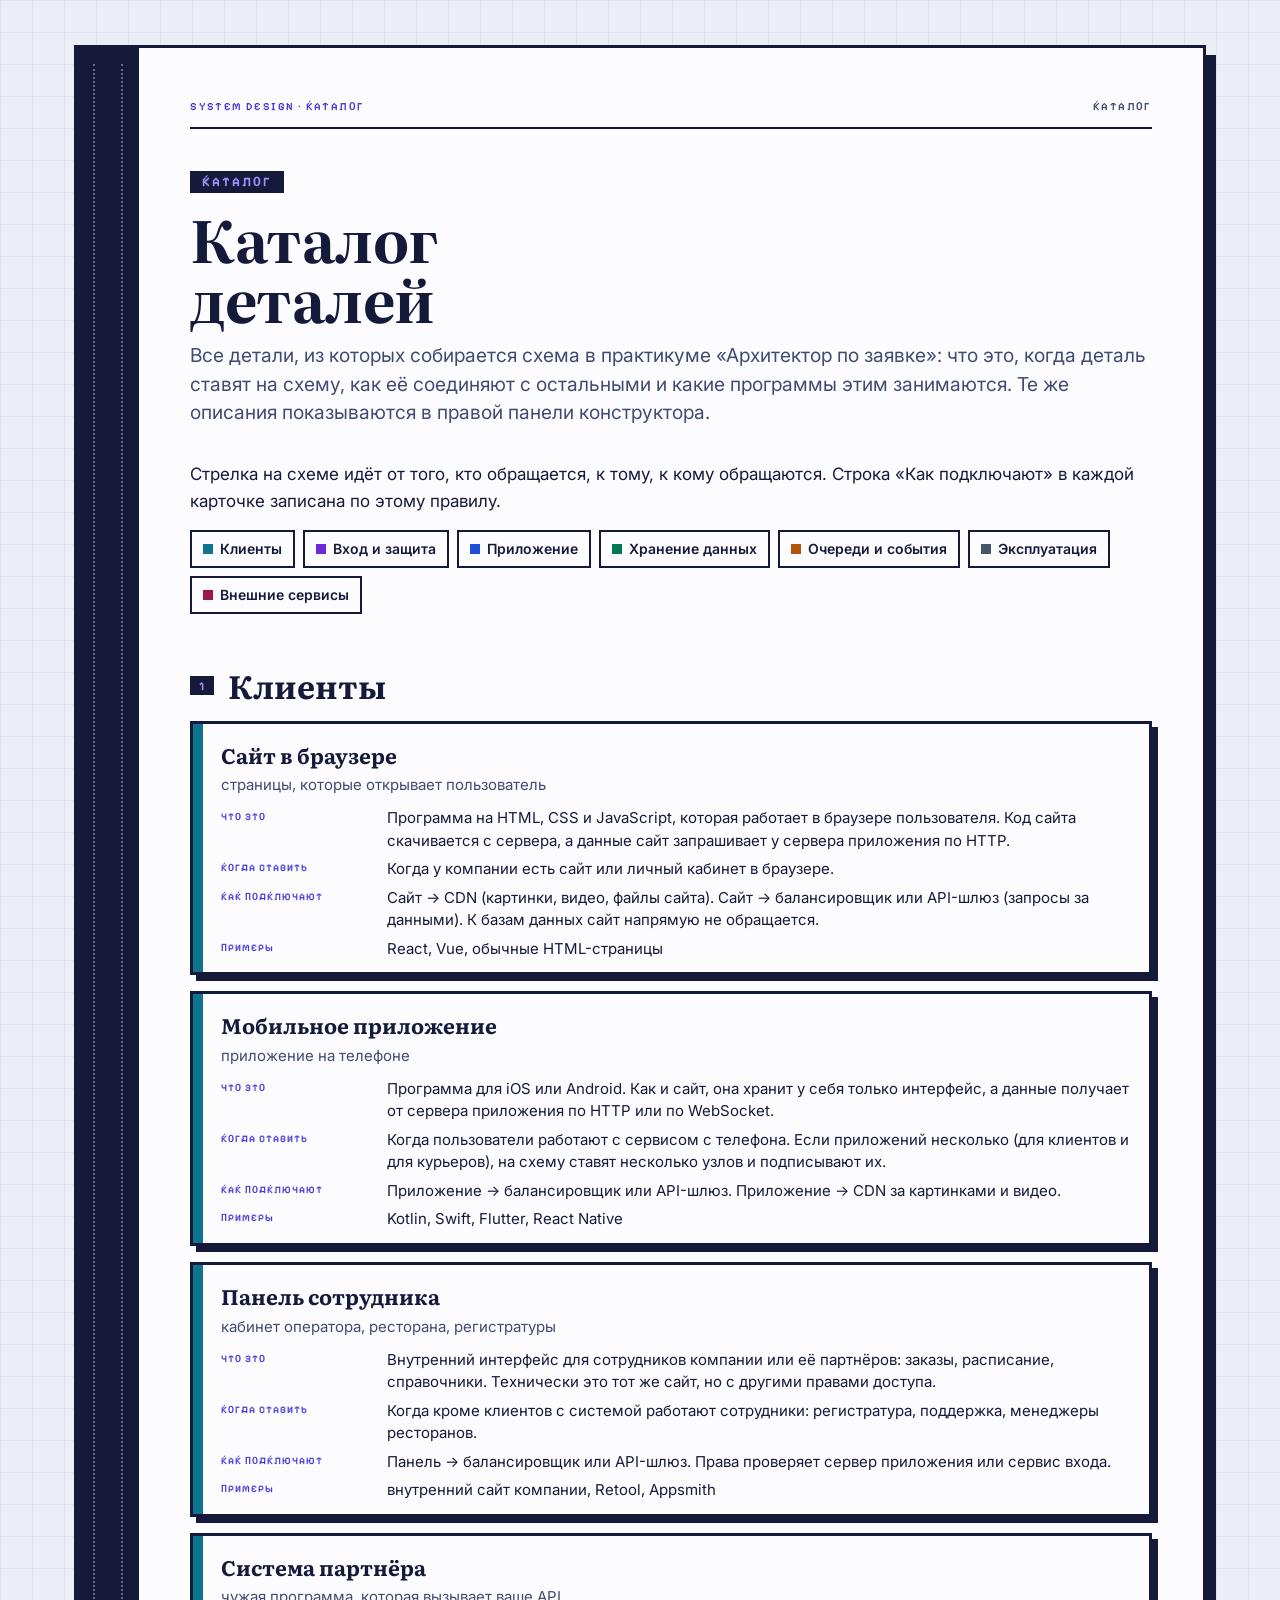
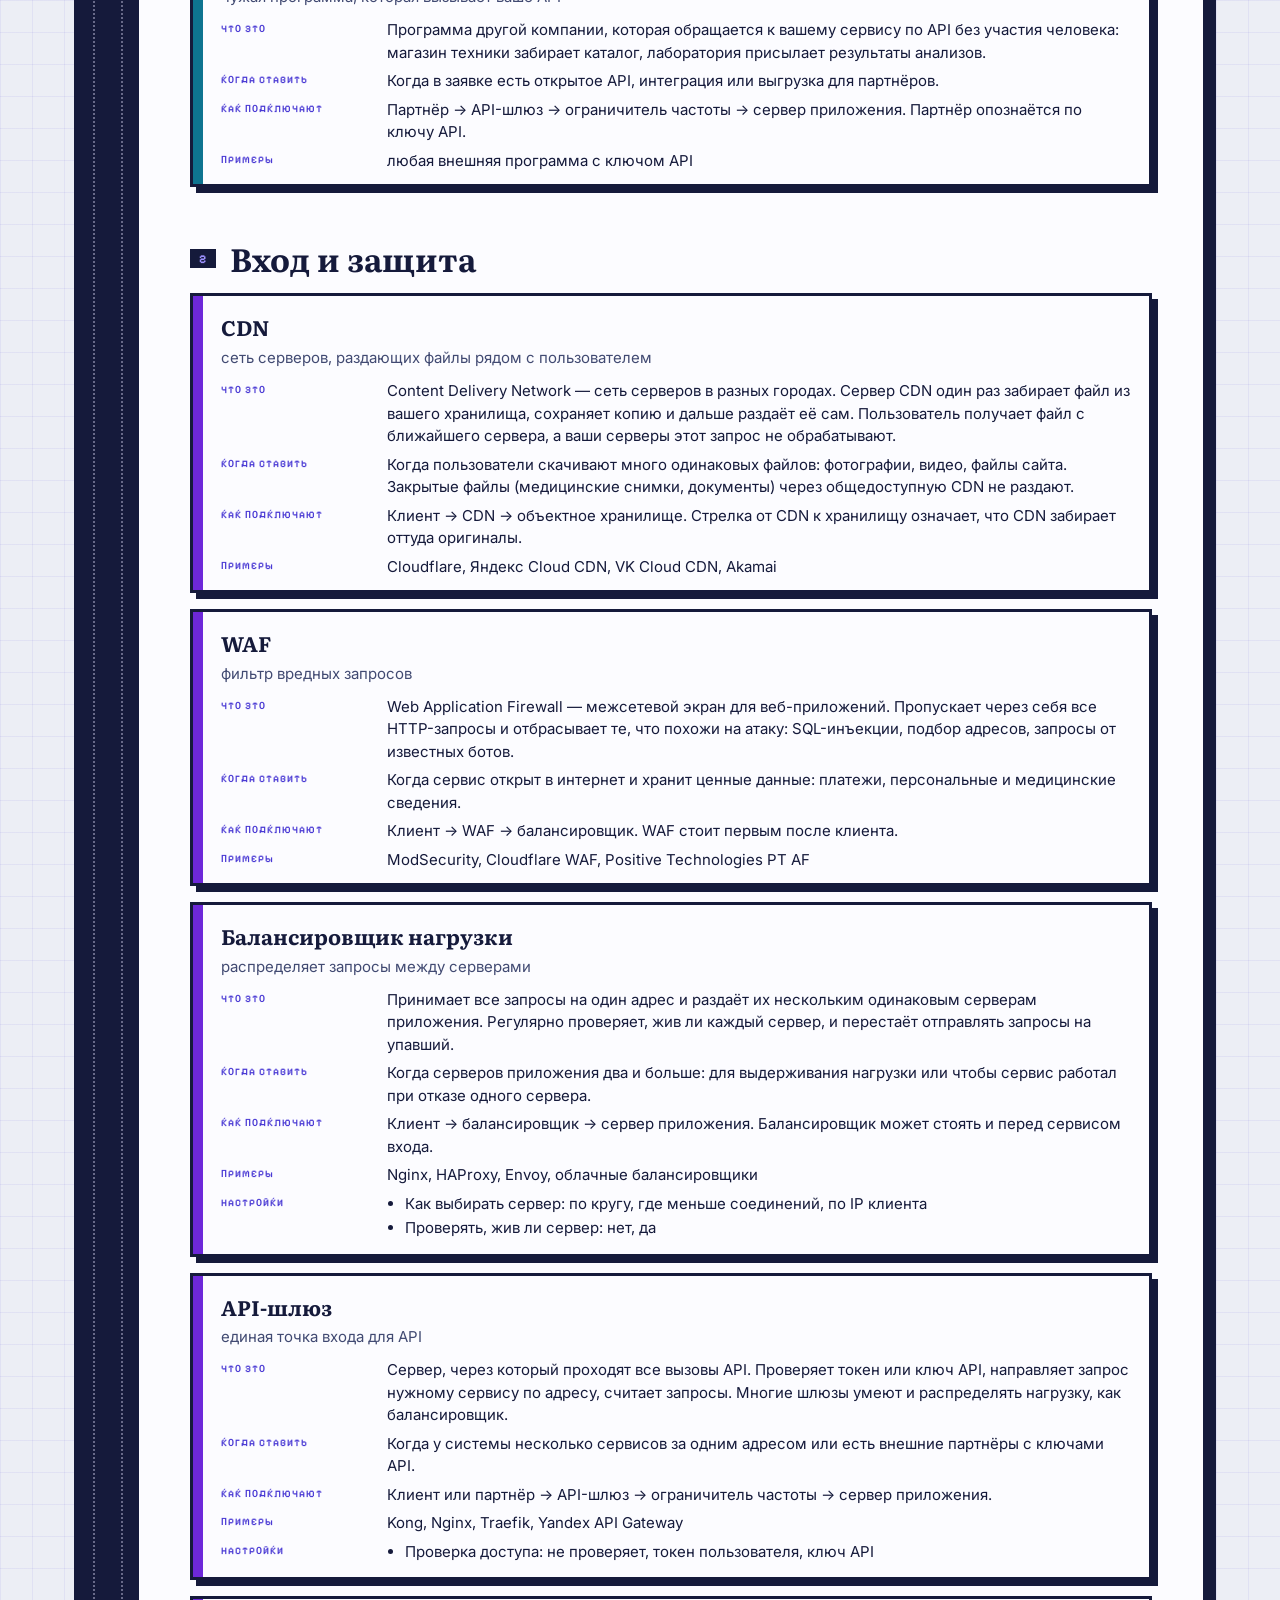
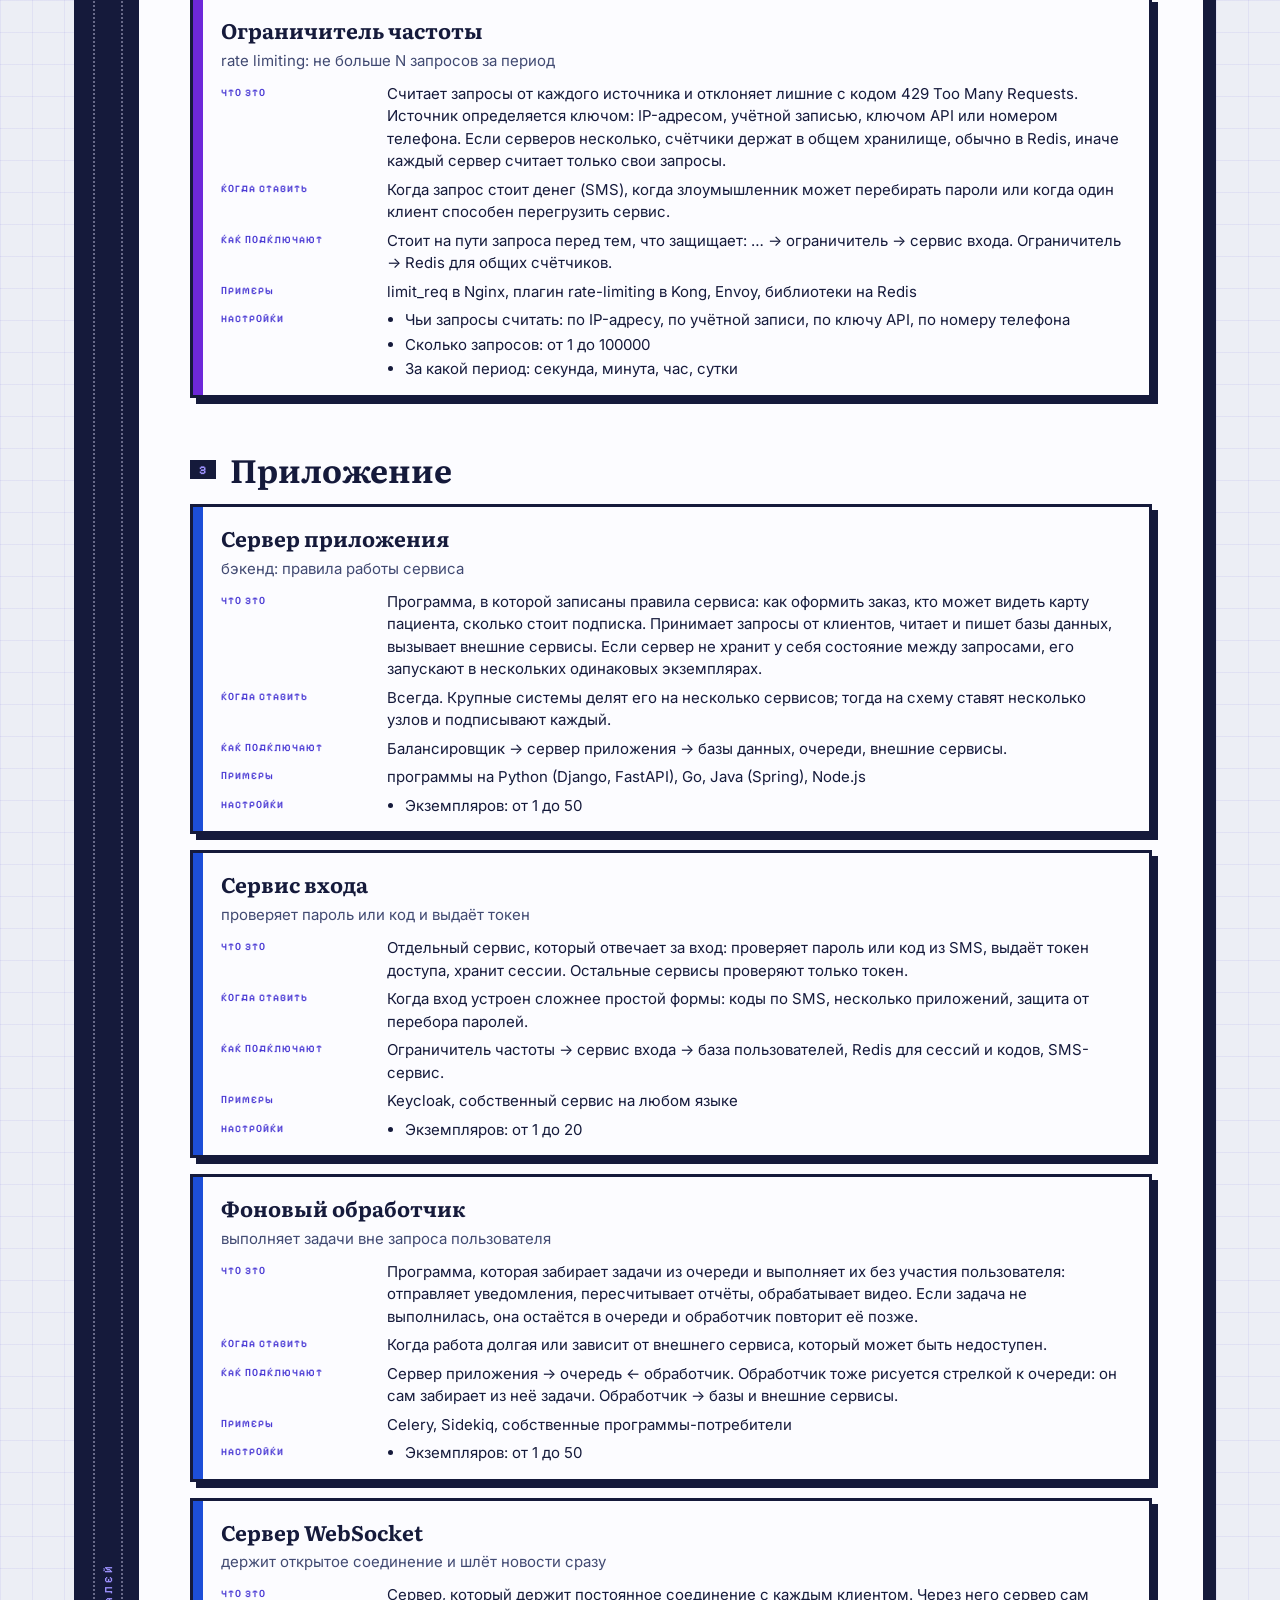
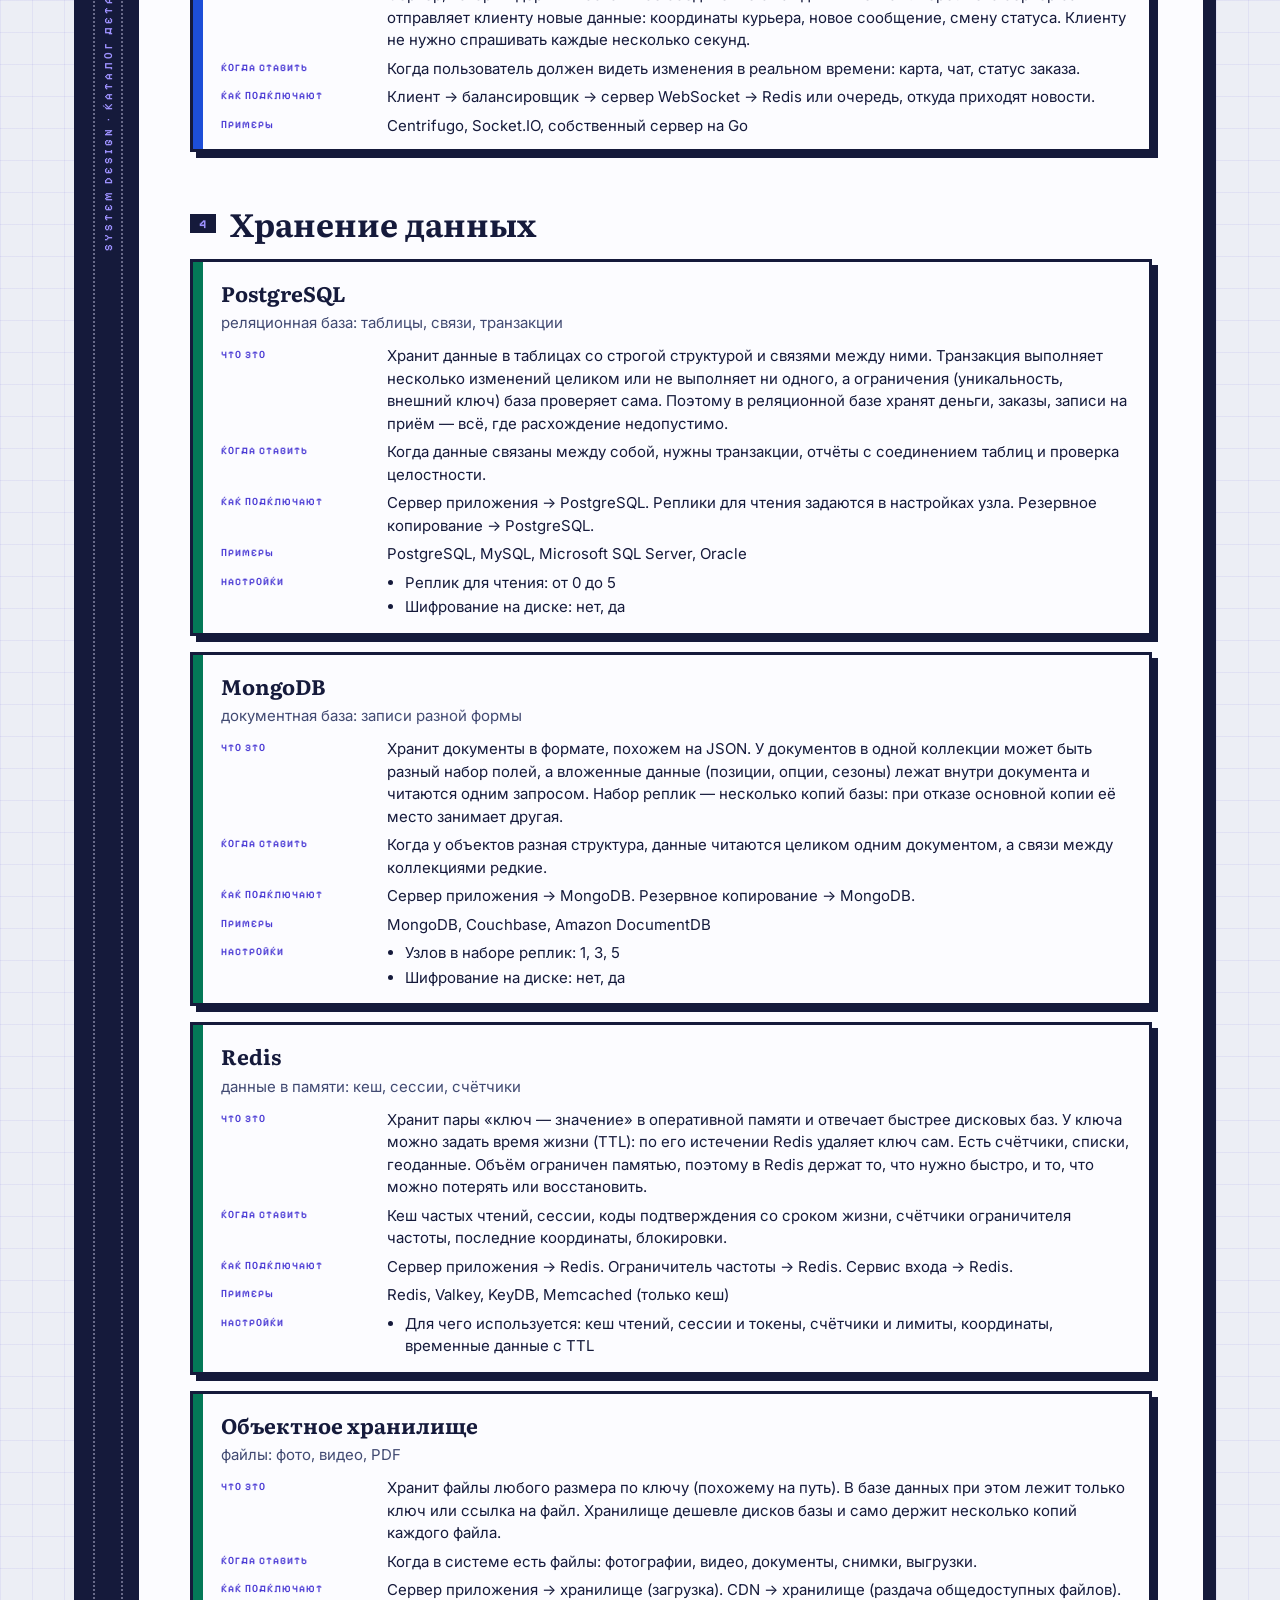
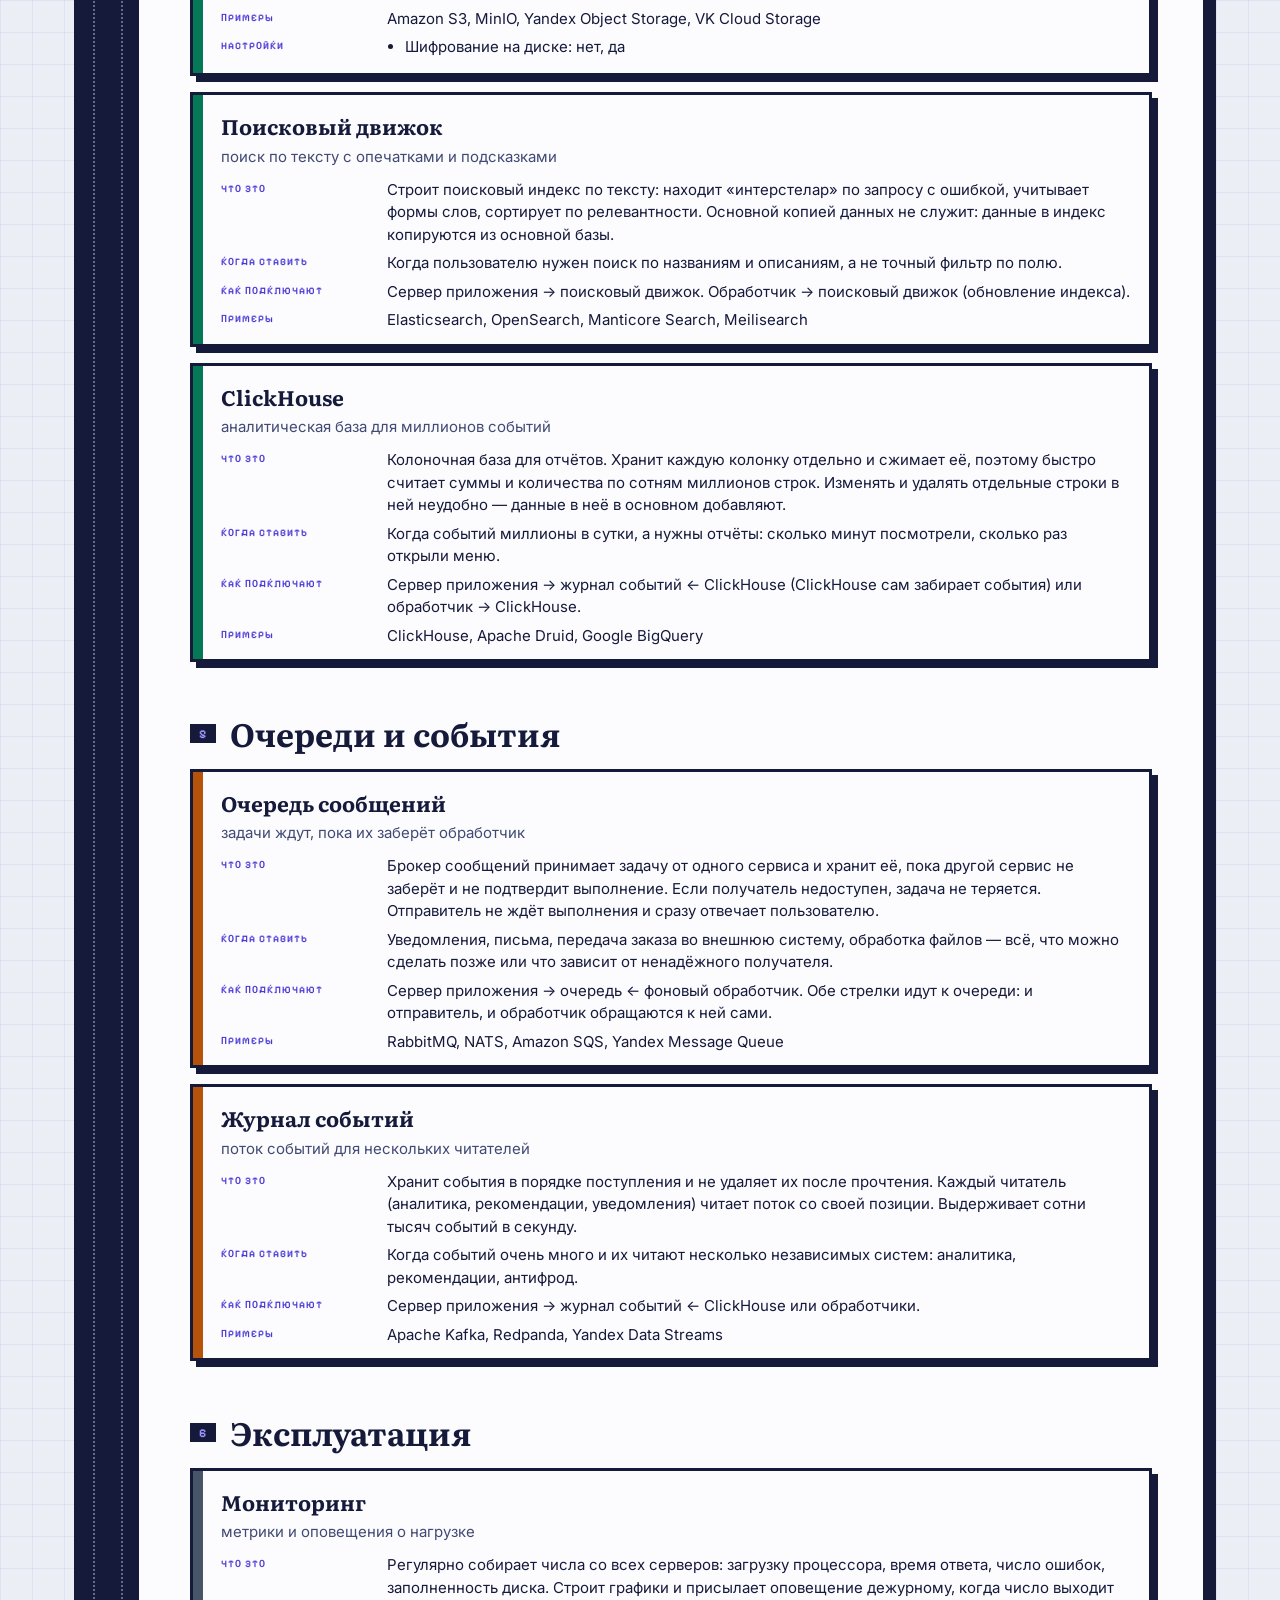
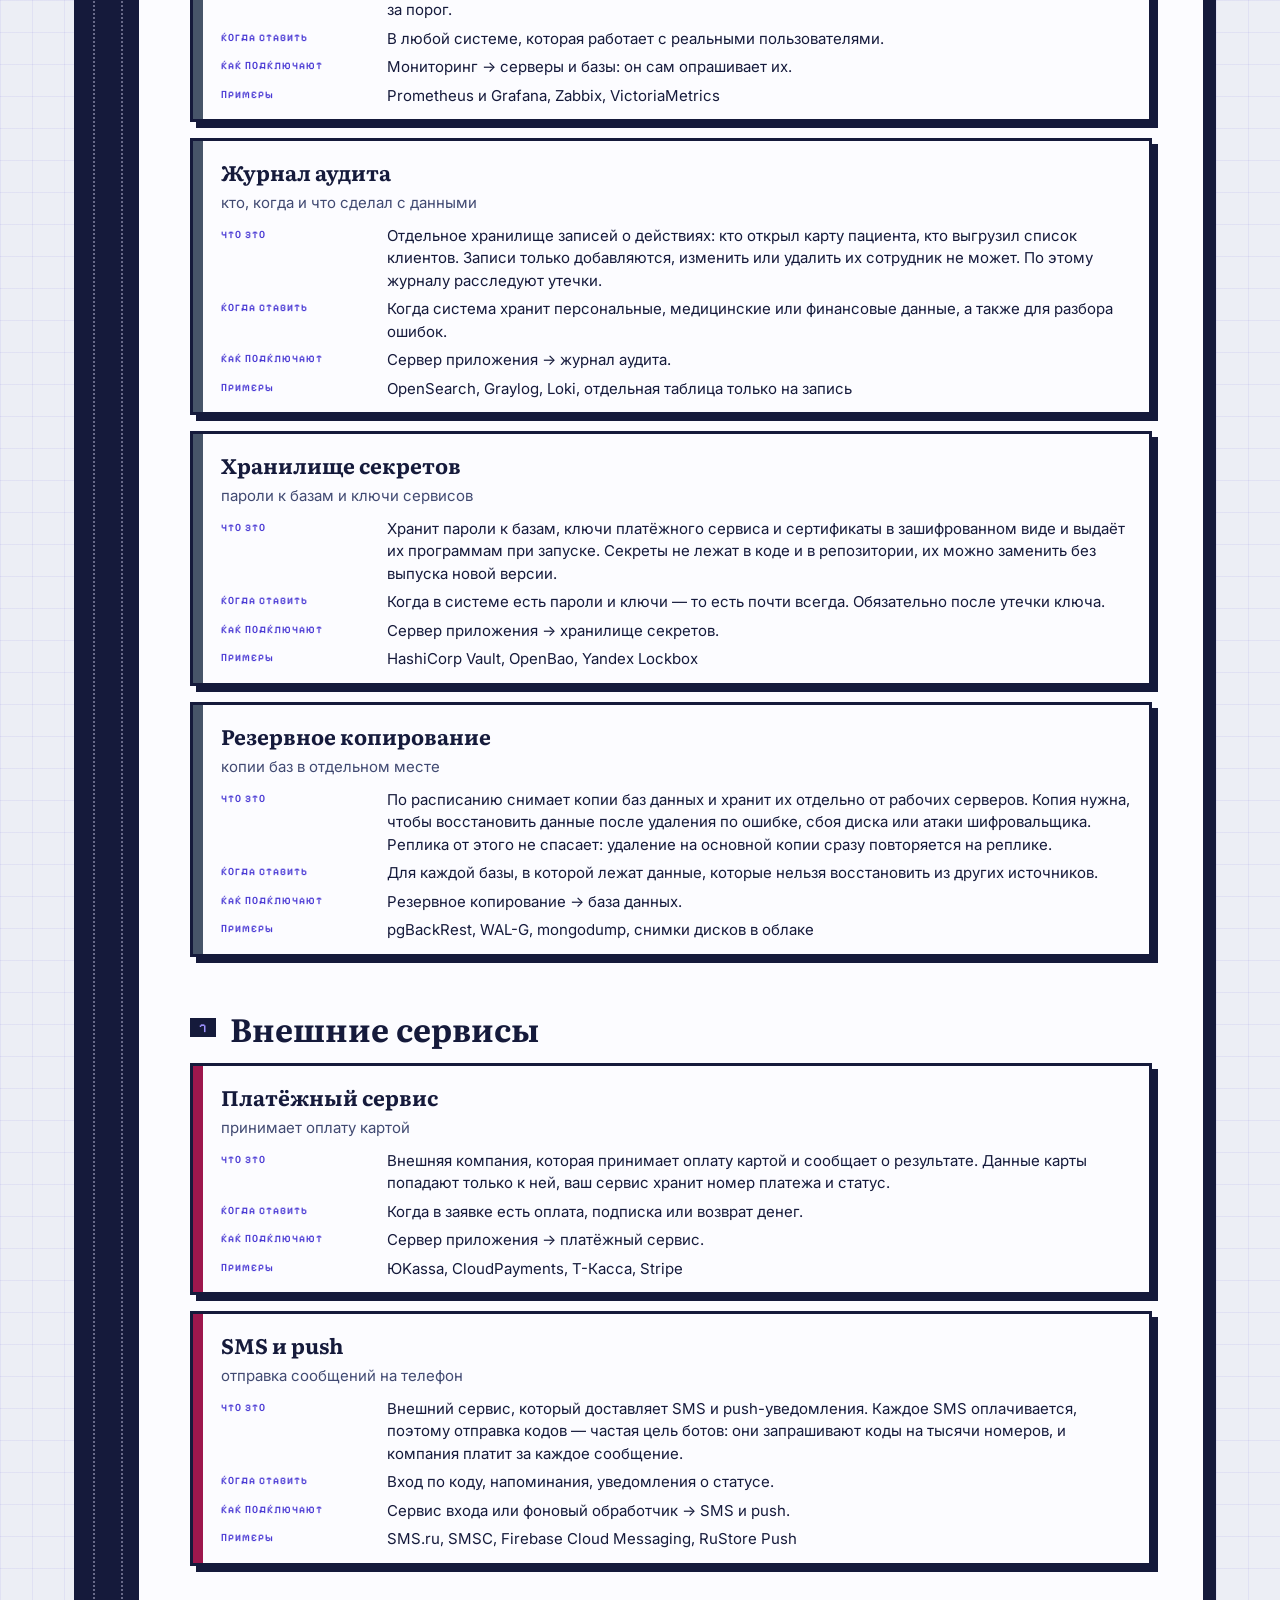
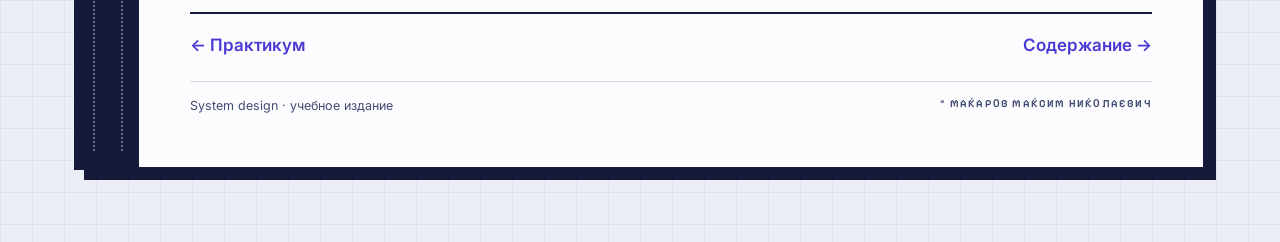
==== katalog/index.html @ 303ba5f6 "System design: обложка, каталог деталей, практикум «Архитектор по заявке» с конструктором схем и тре" ====
<!doctype html>
<html lang="ru">
<head>
  <meta charset="utf-8">
  <meta name="viewport" content="width=device-width, initial-scale=1">
  <meta name="theme-color" content="#ECEEF5">
  <title>Каталог деталей · System design</title>
  <link rel="preconnect" href="https://fonts.googleapis.com">
  <link rel="preconnect" href="https://fonts.gstatic.com" crossorigin>
  <link href="https://fonts.googleapis.com/css2?family=Inter:wght@400;500;600;700;800&family=Literata:ital,opsz,wght@0,7..72,600;0,7..72,700;1,7..72,400&family=Pixelify+Sans:wght@500;600;700&family=Roboto+Mono:wght@400;500;700&display=swap" rel="stylesheet">
  <link rel="stylesheet" href="../styles.css">
  <style>
    .groups-nav { display: flex; flex-wrap: wrap; gap: 8px; margin: 0 0 30px; padding: 0; list-style: none; }
    .groups-nav li { margin: 0; }
    .groups-nav a { display: inline-flex; align-items: center; gap: 7px; padding: 6px 11px; border: 2px solid var(--ink); background: var(--page); color: var(--ink); text-decoration: none; font-size: 14px; font-weight: 600; }
    .groups-nav a:hover { box-shadow: 3px 3px 0 var(--leaf); }
    .groups-nav i { width: 10px; height: 10px; }
    .parts { display: grid; gap: 16px; margin: 16px 0 10px; }
    .part-card { display: grid; grid-template-columns: 10px minmax(0, 1fr); border: 3px solid var(--ink); background: var(--page); box-shadow: 6px 6px 0 var(--ink); }
    .part-card__body { padding: 14px 18px 12px; }
    .part-card h3 { margin: 0 0 2px; font-size: 21px; }
    .part-card__short { margin: 0 0 10px; color: var(--ink-soft); font-size: 15px; }
    .part-card dl { display: grid; grid-template-columns: 150px minmax(0, 1fr); gap: 6px 16px; margin: 0; font-size: 15px; line-height: 1.5; }
    .part-card dt { font: 600 10px/2 var(--pixel); letter-spacing: 1px; text-transform: uppercase; color: var(--leaf); }
    .part-card dd { margin: 0; }
    .part-card ul { margin: 0; padding-left: 18px; }
    .part-card li { margin-bottom: 2px; }
    @media (max-width: 640px) { .part-card dl { grid-template-columns: 1fr; gap: 0; } .part-card dd { margin-bottom: 8px; } }
  </style>
</head>
<body>
  <div class="book">
    <div class="book__body">
      <div class="spine"><span>System design · каталог деталей</span></div>

      <main class="leaf">
        <div class="running">
          <p class="eyebrow"><a href="../index.html" style="text-decoration:none;color:inherit">System design</a> · каталог</p>
          <p class="running__folio">КАТАЛОГ</p>
        </div>

        <header class="chapter-head">
          <span class="chapter-num">КАТАЛОГ</span>
          <h1>Каталог<br>деталей</h1>
          <p class="lead">Все детали, из которых собирается схема в практикуме «Архитектор по заявке»: что это, когда деталь ставят на схему, как её соединяют с остальными и какие программы этим занимаются. Те же описания показываются в правой панели конструктора.</p>
        </header>

        <p>Стрелка на схеме идёт от того, кто обращается, к тому, к кому обращаются. Строка «Как подключают» в каждой карточке записана по этому правилу.</p>

        <ul class="groups-nav" id="groups-nav"></ul>
        <div id="catalog"></div>
        <noscript><p>Каталог строится скриптом из файла <code>data/components.js</code>. Включите JavaScript в браузере.</p></noscript>

        <div class="pager">
          <a href="../praktikum/index.html">← Практикум</a>
          <a href="../index.html">Содержание →</a>
        </div>
        <div class="colophon">
          <span>System design · учебное издание</span>
          <span class="author-line">© Макаров Максим Николаевич</span>
        </div>
      </main>
    </div>
  </div>
  <script src="../data/components.js"></script>
  <script>
    (() => {
      const { GROUPS, COMPONENTS } = window.SD;
      const esc = s => String(s).replace(/[&<>"]/g, ch => ({ '&': '&amp;', '<': '&lt;', '>': '&gt;', '"': '&quot;' }[ch]));
      document.getElementById('groups-nav').innerHTML = GROUPS.map(g =>
        `<li><a href="#g-${g.id}"><i style="background:${g.color}"></i>${esc(g.name)}</a></li>`).join('');
      const settingsText = c => (c.settings || []).map(s => {
        const opts = s.options ? ': ' + s.options.map(o => o[1]).join(', ') : s.type === 'number' ? `: от ${s.min} до ${s.max}` : '';
        return `<li>${esc(s.label)}${esc(opts)}</li>`;
      }).join('');
      document.getElementById('catalog').innerHTML = GROUPS.map((g, i) =>
        `<h2 id="g-${g.id}"><span class="sec">${i + 1}</span>${esc(g.name)}</h2><div class="parts">`
        + COMPONENTS.filter(c => c.group === g.id).map(c =>
          `<article class="part-card" id="${c.id}"><i style="background:${g.color}"></i><div class="part-card__body">`
          + `<h3>${esc(c.name)}</h3><p class="part-card__short">${esc(c.short)}</p><dl>`
          + `<dt>Что это</dt><dd>${esc(c.what)}</dd>`
          + `<dt>Когда ставить</dt><dd>${esc(c.when)}</dd>`
          + `<dt>Как подключают</dt><dd>${esc(c.links)}</dd>`
          + `<dt>Примеры</dt><dd>${esc(c.examples)}</dd>`
          + (c.settings ? `<dt>Настройки</dt><dd><ul>${settingsText(c)}</ul></dd>` : '')
          + '</dl></div></article>').join('') + '</div>').join('');
    })();
  </script>
</body>
</html>
---- styles.css ----
/* System design — типографика, книжная вёрстка и наглядные блоки.
   Каркас общий со справочником по MongoDB, палитра своя: чертёжная синька.
   Автор: Макаров Максим Николаевич

   Файл разделён на части:
     1. переменные и основа        4. блоки данных (документ, коллекция)
     2. книга: корешок и страница  5. конвейер агрегации и анимации
     3. типографика главы          6. кадры Compass, практики, служебное      */

/* ── 1. Переменные и основа ──────────────────────────────────── */
:root {
  --ink: #151A3B;
  --ink-soft: #414A72;
  --ink-faint: #949BBD;
  --leaf: #4A3AD4;
  --leaf-bright: #9E92FF;
  --leaf-pale: #E4E1FF;
  --clay: #B8461B;
  --clay-pale: #F8E1D6;
  --violet: #8A2A7A;
  --paper: #ECEEF5;
  --page: #FCFCFF;
  --rule: rgba(21, 26, 59, .16);
  --pixel: "Pixelify Sans", "Roboto Mono", monospace;
  --body: Inter, system-ui, -apple-system, sans-serif;
  --display: Literata, "PT Serif", Georgia, "Times New Roman", serif;
  --mono: "Roboto Mono", "SFMono-Regular", Consolas, monospace;
}

* { box-sizing: border-box; }

body {
  margin: 0;
  background: var(--paper);
  color: var(--ink);
  font-family: var(--body);
  font-size: 17px;
  line-height: 1.6;
  /* Фон-«миллиметровка»: намёк на разлинованную тетрадь, а не на экран. */
  background-image:
    linear-gradient(rgba(74, 58, 212, .07) 1px, transparent 1px),
    linear-gradient(90deg, rgba(74, 58, 212, .07) 1px, transparent 1px);
  background-size: 32px 32px;
  -webkit-font-smoothing: antialiased;
}

a { color: var(--leaf); }
a:hover { color: var(--ink); }
code, kbd, samp { font-family: var(--mono); }
:target { scroll-margin-top: 24px; }

.eyebrow {
  margin: 0;
  font: 600 11px/1.4 var(--pixel);
  letter-spacing: 1.4px;
  text-transform: uppercase;
  color: var(--leaf);
}
.author-line {
  font: 600 11px/1.5 var(--pixel);
  letter-spacing: 1.2px;
  text-transform: uppercase;
  color: var(--ink-soft);
}

/* ── 2. Книга: корешок и блок страниц ────────────────────────── */
.book { max-width: 1180px; margin: 0 auto; padding: 5vh 24px 8vh; }
.book__body {
  display: grid;
  grid-template-columns: 62px minmax(0, 1fr);
  border: 3px solid var(--ink);
  box-shadow: 10px 10px 0 var(--ink);
  background: var(--page);
}

.spine {
  position: relative;
  background: var(--ink);
  color: var(--leaf-pale);
  display: flex; align-items: center; justify-content: center;
  padding: 22px 0;
  overflow: hidden;
}
.spine span {
  writing-mode: vertical-rl;
  transform: rotate(180deg);
  font: 600 11px/1 var(--pixel);
  letter-spacing: 3px;
  text-transform: uppercase;
  white-space: nowrap;
  color: var(--leaf-bright);
}
/* Прошивка корешка — две пунктирные линии. */
.spine::before, .spine::after {
  content: "";
  position: absolute; top: 16px; bottom: 16px;
  border-left: 2px dotted rgba(228, 225, 255, .4);
}
.spine::before { left: 16px; }
.spine::after { right: 16px; }

.leaf { padding: clamp(28px, 4vw, 64px); min-width: 0; }

.running {
  display: flex; justify-content: space-between; align-items: baseline; gap: 16px;
  padding-bottom: 12px;
  border-bottom: 2px solid var(--ink);
  margin-bottom: clamp(24px, 3vw, 44px);
}
.running__folio { margin: 0; font: 600 11px/1.4 var(--pixel); letter-spacing: 1.4px; text-transform: uppercase; color: var(--ink-soft); }

/* ── 3. Типографика главы ────────────────────────────────────── */
.chapter-head { margin-bottom: 34px; }
.chapter-num {
  display: inline-block;
  padding: 5px 12px 4px;
  background: var(--ink); color: var(--leaf-bright);
  font: 700 13px/1 var(--pixel); letter-spacing: 2px;
}
.chapter-head h1 {
  margin: 14px 0 12px;
  font-family: var(--display);
  font-size: clamp(34px, 5vw, 58px);
  line-height: 1.04;
  font-weight: 700;
  letter-spacing: -.5px;
}
.lead { margin: 0 0 18px; font-size: clamp(18px, 1.5vw, 21px); line-height: 1.5; color: var(--ink-soft); }

.quote {
  margin: 0; padding: 14px 20px;
  border-left: 6px solid var(--leaf);
  background: var(--leaf-pale);
}
.quote p { margin: 0; font-family: var(--display); font-size: 18px; font-style: italic; }

h2 {
  display: flex; align-items: center; gap: 14px;
  margin: 52px 0 16px;
  font-family: var(--display); font-size: clamp(24px, 2.6vw, 32px); line-height: 1.2;
}
h2 .sec {
  flex: 0 0 auto;
  padding: 4px 9px 3px;
  background: var(--ink); color: var(--leaf-bright);
  font: 700 12px/1 var(--pixel); letter-spacing: 1px;
}
h3 { margin: 32px 0 10px; font-family: var(--display); font-size: 21px; }
p { margin: 0 0 14px; }
ul, ol { margin: 0 0 16px; padding-left: 22px; }
li { margin-bottom: 7px; }

.term { font-weight: 700; border-bottom: 2px solid var(--leaf-bright); }
strong { font-weight: 700; }

/* Паспорт темы — таблица-шапка главы. */
.passport {
  display: grid; grid-template-columns: repeat(4, minmax(0, 1fr));
  margin: 0 0 30px;
  border: 3px solid var(--ink);
  box-shadow: 6px 6px 0 var(--ink);
  background: var(--page);
}
.passport > div { padding: 13px 15px; border-right: 2px solid var(--rule); }
.passport > div:last-child { border-right: 0; }
.passport dt { font: 600 10px/1.3 var(--pixel); letter-spacing: 1.2px; text-transform: uppercase; color: var(--leaf); margin-bottom: 5px; }
.passport dd { margin: 0; font-size: 15px; line-height: 1.4; }

.contents {
  margin: 0 0 34px; padding: 16px 20px;
  border: 2px dashed var(--ink);
}
.contents b { display: block; font: 600 10px/1.3 var(--pixel); letter-spacing: 1.3px; text-transform: uppercase; color: var(--leaf); margin-bottom: 9px; }
.contents ol { columns: 2; column-gap: 34px; margin: 0; padding-left: 20px; font-size: 15px; }
.contents li { margin-bottom: 4px; break-inside: avoid; }
.contents a { color: var(--ink); text-decoration: none; border-bottom: 1px solid transparent; }
.contents a:hover { border-bottom-color: var(--leaf); }

/* Код и вывод. */
figure.code { margin: 20px 0; border: 3px solid var(--ink); box-shadow: 6px 6px 0 var(--ink); background: var(--page); overflow: hidden; }
figure.code figcaption {
  display: flex; justify-content: space-between; gap: 12px;
  padding: 8px 14px;
  background: var(--ink); color: var(--leaf-pale);
  font: 600 10.5px/1.4 var(--pixel); letter-spacing: 1.1px; text-transform: uppercase;
}
figure.code pre { margin: 0; padding: 15px 18px; overflow-x: auto; font: 400 14px/1.65 var(--mono); }
figure.code--out pre { background: #151A3B; color: #E4E1FF; }
figure.code--out figcaption { background: var(--ink-soft); }

/* Кнопка копирования: подставляется скриптом в подпись блока кода.
   Блок с data-copy отдаёт в буфер не показанный текст, а строку из атрибута —
   так многострочная команда копируется одной строкой и не рвётся при вставке. */
.copy {
  flex: 0 0 auto; margin: -8px -14px -8px 0; padding: 8px 13px;
  border: 0; border-left: 2px solid rgba(215, 242, 228, .25);
  background: transparent; color: var(--leaf-bright); cursor: pointer;
  font: 600 10.5px/1.4 var(--pixel); letter-spacing: 1.1px; text-transform: uppercase;
}
.copy:hover { background: rgba(215, 242, 228, .12); }
.copy:focus-visible { outline: 2px solid var(--leaf-bright); outline-offset: -3px; }
.copy[data-state="done"] { color: #fff; background: var(--leaf); }
.copy[data-state="fail"] { color: #F0A882; }
figure.code--out .copy { border-left-color: rgba(215, 242, 228, .3); }
@media print { .copy { display: none; } }
.c { color: var(--ink-faint); }             /* комментарий  */
.k { color: var(--violet); font-weight: 700; }  /* ключевое слово */
.s { color: var(--clay); }                  /* строка       */
.n { color: var(--leaf); font-weight: 700; }/* число        */
.f { color: var(--ink); font-weight: 700; } /* функция      */
.o { color: var(--leaf); font-weight: 700; }/* оператор $   */
.fld { color: var(--violet); }              /* имя поля     */

.table-scroll { overflow-x: auto; margin: 18px 0; border: 3px solid var(--ink); box-shadow: 6px 6px 0 var(--ink); }
table { width: 100%; border-collapse: collapse; background: var(--page); font-size: 15px; }
th, td { padding: 9px 13px; text-align: left; vertical-align: top; border-bottom: 1px solid var(--rule); }
th { background: var(--leaf-pale); font: 600 11px/1.4 var(--pixel); letter-spacing: 1px; text-transform: uppercase; }
tbody tr:last-child td { border-bottom: 0; }
td code { font-size: 13.5px; }
.errors-table td:first-child { white-space: nowrap; }

.margin-note {
  margin: 20px 0; padding: 13px 17px;
  border-left: 6px solid var(--leaf);
  background: var(--leaf-pale);
  font-size: 15.5px;
}
.margin-note > b { display: block; font: 600 10.5px/1.3 var(--pixel); letter-spacing: 1.2px; text-transform: uppercase; margin-bottom: 6px; }
.margin-note p { margin: 0; }
.margin-note--warn { border-left-color: var(--clay); background: var(--clay-pale); }
.margin-note--warn b { color: var(--clay); }

details {
  margin: 0 0 10px; padding: 11px 16px;
  border: 2px solid var(--ink); background: var(--page);
}
summary { cursor: pointer; font-weight: 600; }
details[open] summary { margin-bottom: 9px; padding-bottom: 8px; border-bottom: 1px solid var(--rule); }
details p:last-child, details ul:last-child { margin-bottom: 0; }

.cheat { display: grid; grid-template-columns: repeat(auto-fit, minmax(230px, 1fr)); gap: 14px; margin: 20px 0; }
.cheat > div { padding: 13px 15px; border: 3px solid var(--ink); box-shadow: 5px 5px 0 var(--ink); background: var(--page); }
.cheat > div > b { display: block; font: 600 10.5px/1.3 var(--pixel); letter-spacing: 1.1px; text-transform: uppercase; color: var(--leaf); margin-bottom: 8px; }
.cheat > div > code { display: block; margin-bottom: 4px; font-size: 13px; white-space: pre-wrap; word-break: break-word; }

.pager { display: flex; justify-content: space-between; gap: 16px; flex-wrap: wrap; margin: 46px 0 22px; padding-top: 18px; border-top: 2px solid var(--ink); }
.pager a { font-weight: 600; text-decoration: none; }
.pager a:hover { text-decoration: underline; }

.colophon { display: flex; justify-content: space-between; gap: 16px; flex-wrap: wrap; padding-top: 14px; border-top: 1px solid var(--rule); font-size: 12.5px; color: var(--ink-soft); }

/* ── 4. Блоки данных: документ, коллекция, поля ──────────────── */
/* Карточка документа BSON: подписанная «бумажка», а не кусок кода. */
.doc {
  border: 3px solid var(--ink); box-shadow: 6px 6px 0 var(--ink);
  background: var(--page); margin: 18px 0; overflow: hidden;
}
.doc__bar {
  display: flex; justify-content: space-between; gap: 12px; align-items: center;
  padding: 7px 13px; background: var(--ink); color: var(--leaf-pale);
  font: 600 10.5px/1.4 var(--pixel); letter-spacing: 1.1px; text-transform: uppercase;
}
.doc__body { padding: 13px 16px; font: 400 14px/1.75 var(--mono); overflow-x: auto; }
.doc__body .fld { color: var(--violet); }
.doc__body .type {
  display: inline-block; margin-left: 8px; padding: 0 6px;
  border: 1px solid var(--ink-faint); border-radius: 9px;
  font: 600 10px/1.6 var(--pixel); letter-spacing: .6px; text-transform: uppercase; color: var(--ink-soft);
}
.doc--hit { box-shadow: 6px 6px 0 var(--leaf); border-color: var(--leaf); }
.doc--miss { opacity: .5; }

/* Сетка документов = коллекция. */
.collection { display: grid; grid-template-columns: repeat(auto-fit, minmax(240px, 1fr)); gap: 14px; margin: 20px 0; }
.collection .doc { margin: 0; }

/* Два способа записать один запрос: оболочка и Python. */
.duo { display: grid; grid-template-columns: repeat(auto-fit, minmax(280px, 1fr)); gap: 16px; margin: 20px 0; }
.duo figure.code { margin: 0; }

/* Поясняющая раскладка «оператор → что делает → сколько нашёл». */
.ops { display: grid; gap: 10px; margin: 20px 0; }
.ops > div {
  display: grid; grid-template-columns: 128px minmax(0, 1fr) auto; gap: 14px; align-items: center;
  padding: 10px 14px; border: 2px solid var(--ink); background: var(--page);
}
.ops b { font: 700 14px/1 var(--mono); color: var(--leaf); }
.ops span { font-size: 15px; }
.ops i {
  font-style: normal; padding: 3px 10px; background: var(--ink); color: var(--leaf-bright);
  font: 600 11px/1.5 var(--pixel); letter-spacing: 1px; white-space: nowrap;
}

/* Числовой акцент — результат прогона. */
.stat { display: flex; flex-wrap: wrap; gap: 12px; margin: 20px 0; }
.stat > span { flex: 1 1 150px; padding: 12px 15px; border: 3px solid var(--ink); box-shadow: 5px 5px 0 var(--leaf); background: var(--page); }
.stat strong { display: block; font-family: var(--display); font-size: 30px; line-height: 1; margin-bottom: 5px; }
.stat em { font-style: normal; font-size: 13.5px; color: var(--ink-soft); }

/* ── 5. Конвейер агрегации и анимации ────────────────────────── */
.pipeline { display: flex; flex-wrap: wrap; align-items: stretch; gap: 0; margin: 22px 0; }
.pipeline__stage {
  flex: 1 1 150px; min-width: 0;
  padding: 12px 14px;
  border: 3px solid var(--ink); border-right-width: 0;
  background: var(--page);
}
.pipeline__stage:last-child { border-right-width: 3px; }
.pipeline__stage b { display: block; font: 700 14px/1.3 var(--mono); color: var(--leaf); margin-bottom: 5px; }
.pipeline__stage span { display: block; font-size: 13.5px; color: var(--ink-soft); line-height: 1.4; }
.pipeline__stage em { display: block; margin-top: 7px; font-style: normal; font: 600 10.5px/1.4 var(--pixel); letter-spacing: 1px; text-transform: uppercase; color: var(--ink); }
.pipeline__stage.is-lit { background: var(--leaf-pale); }

/* Документы, «текущие» через конвейер. Движение — по кругу, бесконечно. */
.flow { position: relative; height: 46px; margin: -6px 0 22px; border: 2px dashed var(--rule); border-top: 0; overflow: hidden; }
.flow i {
  position: absolute; top: 13px; left: -26px;
  width: 20px; height: 20px;
  background: var(--leaf-bright); border: 2px solid var(--ink);
  animation: flow-move 6s linear infinite;
}
.flow i:nth-child(2) { animation-delay: 1.2s; background: var(--leaf-pale); }
.flow i:nth-child(3) { animation-delay: 2.4s; }
.flow i:nth-child(4) { animation-delay: 3.6s; background: var(--leaf-pale); }
.flow i:nth-child(5) { animation-delay: 4.8s; }
@keyframes flow-move {
  from { left: -26px; }
  to   { left: 102%; }
}

/* Фильтр: документы, которые прошли, и те, что отсеялись. */
.sieve { display: grid; grid-template-columns: repeat(auto-fit, minmax(120px, 1fr)); gap: 10px; margin: 20px 0; }
.sieve > span {
  padding: 10px 12px; border: 2px solid var(--ink); background: var(--page);
  font: 400 13px/1.5 var(--mono);
  transition: transform .25s ease, opacity .25s ease;
}
.sieve > span.pass { border-color: var(--leaf); box-shadow: 4px 4px 0 var(--leaf); }
.sieve > span.drop { opacity: .38; transform: translateY(6px); }
.sieve > span b { display: block; font: 600 10px/1.4 var(--pixel); letter-spacing: 1px; text-transform: uppercase; margin-bottom: 4px; }
.sieve > span.pass b { color: var(--leaf); }

/* Пульсация «сервер живой» — маленькая деталь на обложке. */
.pulse { display: inline-block; width: 9px; height: 9px; border-radius: 50%; background: var(--leaf-bright); animation: pulse 1.8s ease-in-out infinite; }
@keyframes pulse {
  0%, 100% { transform: scale(1); opacity: 1; }
  50% { transform: scale(1.55); opacity: .45; }
}

@media (prefers-reduced-motion: reduce) {
  .flow i, .pulse { animation: none; }
  .flow i { left: 40%; }
  * { scroll-behavior: auto; }
}

/* ── 5б. Переключатель языка драйвера ────────────────────────── */
/* Выбор хранится в localStorage и проставляется в <html data-lang>
   до отрисовки, поэтому блоки не мигают при загрузке. */
.langbar { display: flex; flex-wrap: wrap; align-items: center; gap: 6px; }
.langbar__label { margin-right: 4px; font: 600 10px/1.4 var(--pixel); letter-spacing: 1.2px; text-transform: uppercase; color: var(--ink-faint); }
.langbar button {
  padding: 5px 11px 4px;
  border: 2px solid var(--ink); background: var(--page); color: var(--ink-soft);
  font: 600 11px/1.3 var(--mono); letter-spacing: .3px; cursor: pointer;
}
.langbar button:hover { color: var(--ink); border-color: var(--leaf); }
.langbar button[aria-pressed="true"] {
  background: var(--ink); color: var(--leaf-bright);
  box-shadow: 3px 3px 0 var(--leaf);
}

/* Блоки кода, привязанные к языку: виден только выбранный.
   Правило намеренно ограничено .book — иначе оно накрывает сам <html data-lang>. */
.book [data-lang] { display: none; }
:root[data-lang="python"] .book [data-lang="python"],
:root[data-lang="cpp"] .book [data-lang="cpp"],
:root[data-lang="go"] .book [data-lang="go"],
:root[data-lang="ruby"] .book [data-lang="ruby"] { display: block; }
/* До запуска скрипта и без JS показываем Python. */
:root:not([data-lang]) .book [data-lang="python"] { display: block; }
/* Строчные вставки внутри абзаца остаются строчными, иначе текст рвётся на строки. */
:root[data-lang="python"] .book span[data-lang="python"],
:root[data-lang="cpp"] .book span[data-lang="cpp"],
:root[data-lang="go"] .book span[data-lang="go"],
:root[data-lang="ruby"] .book span[data-lang="ruby"],
:root:not([data-lang]) .book span[data-lang="python"] { display: inline; }

/* Строки в C++ и Go длиннее питоновских: чуть мельче кегль, чтобы
   в двухколоночной паре они помещались без горизонтальной прокрутки. */
:root[data-lang="cpp"] figure.code pre,
:root[data-lang="go"] figure.code pre { font-size: 13px; line-height: 1.6; }

/* Подпись языка в шапке блока кода. */
figure.code[data-lang] figcaption span:first-child { color: var(--leaf-bright); }

/* ── 6. Кадры Compass, практики, служебное ───────────────────── */
.shot { margin: 22px 0; border: 3px solid var(--ink); box-shadow: 6px 6px 0 var(--ink); background: var(--page); }
.shot img { display: block; width: 100%; height: auto; background: #fff; cursor: zoom-in; }
.shot figcaption { padding: 9px 14px; border-top: 2px solid var(--ink); font: 600 11px/1.5 var(--mono); color: var(--ink-soft); }

.lightbox { position: fixed; inset: 0; z-index: 90; display: none; place-items: center; padding: clamp(14px, 3vw, 42px); background: rgba(21, 26, 59, .92); cursor: zoom-out; }
.lightbox.is-open { display: grid; }
.lightbox figure { margin: 0; max-width: 100%; max-height: 100%; border: 3px solid var(--page); background: var(--page); }
.lightbox img { display: block; max-width: 100%; max-height: 86vh; width: auto; }
.lightbox figcaption { padding: 9px 14px; border-top: 2px solid var(--ink); font: 600 11px/1.5 var(--mono); color: var(--ink-soft); }
.lightbox__hint { position: absolute; bottom: 16px; left: 50%; transform: translateX(-50%); color: var(--leaf-pale); font: 600 10px/1 var(--pixel); letter-spacing: 1.4px; text-transform: uppercase; }

/* Карточка практики и контрольной точки. */
.work {
  margin: 26px 0; border: 3px solid var(--ink); box-shadow: 8px 8px 0 var(--leaf); background: var(--page);
}
.work__head { display: flex; flex-wrap: wrap; justify-content: space-between; gap: 10px; padding: 11px 16px; background: var(--ink); color: var(--leaf-pale); font: 600 11px/1.4 var(--pixel); letter-spacing: 1.3px; text-transform: uppercase; }
.work__body { padding: 16px 18px; }
.work__body h3:first-child { margin-top: 0; }
.work--check { box-shadow: 8px 8px 0 var(--clay); }
.work--check .work__head { background: var(--clay); }

.repo {
  display: inline-flex; align-items: center; gap: 9px;
  margin: 6px 0; padding: 9px 15px;
  border: 3px solid var(--ink); box-shadow: 4px 4px 0 var(--leaf);
  background: var(--page); color: var(--ink);
  font: 600 13px/1.3 var(--mono); text-decoration: none;
}
.repo:hover { box-shadow: 4px 4px 0 var(--ink); color: var(--ink); }
.repo::before { content: "⌥"; font-family: var(--pixel); color: var(--leaf); }

@media (max-width: 900px) {
  body { font-size: 16px; }
  .book { padding: 3vh 12px 6vh; }
  .book__body { grid-template-columns: 34px minmax(0, 1fr); box-shadow: 6px 6px 0 var(--ink); }
  .passport { grid-template-columns: 1fr 1fr; }
  .contents ol { columns: 1; }
  .ops > div { grid-template-columns: 1fr; gap: 6px; }
  .pipeline__stage { border-right-width: 3px; border-bottom-width: 0; }
  .pipeline__stage:last-child { border-bottom-width: 3px; }
}

@media print {
  body { background: #fff; }
  .book__body, .passport, .shot, figure.code, .table-scroll { box-shadow: none; }
  .lightbox { display: none !important; }
}

/* Пометка вендорского материала в шапке кейса читается на тёмном фоне. */
.case__head .vendor { margin-left: 0; border-color: var(--clay-pale); color: var(--clay-pale); }

/* ── Переключатель операционной системы ─────────────────────────
   Кнопки те же, что у языка. Блоки с data-os только прячутся: так правило
   не спорит с data-lang и не ломает строки таблиц. В data-os можно перечислить
   несколько систем через пробел: data-os="mac linux". */
.langbar + .langbar { padding-left: 12px; border-left: 2px solid var(--rule); }
:root[data-os="win"] .book [data-os]:not([data-os~="win"]),
:root[data-os="mac"] .book [data-os]:not([data-os~="mac"]),
:root[data-os="linux"] .book [data-os]:not([data-os~="linux"]),
:root:not([data-os]) .book [data-os]:not([data-os~="win"]) { display: none !important; }

/* Шапка с переключателями: название и номер главы — первой строкой,
   кнопки — второй. Иначе на узком экране номер главы уезжает за край. */
.running { flex-wrap: wrap; row-gap: 10px; }
.running .eyebrow { flex: 1 1 0; min-width: 0; }
.running__folio { order: 1; }
.running:has(.langbar)::after { content: ""; order: 2; flex-basis: 100%; height: 0; }
.running .langbar { order: 3; }

@media (max-width: 600px) {
  .langbar + .langbar { padding-left: 0; border-left: 0; }
}

/* Длинные адреса и имена в тексте переносятся, а не растягивают страницу. */
:not(pre) > code { overflow-wrap: break-word; }
@media (max-width: 480px) {
  .passport { grid-template-columns: 1fr; }
  .passport > div { border-right: 0; border-bottom: 2px solid var(--rule); }
  .passport > div:last-child { border-bottom: 0; }
}

/* ── Как запускать примеры главы ─────────────────────────────────── */
.runbox { margin: 0 0 28px; border: 3px solid var(--ink); background: var(--page); box-shadow: 6px 6px 0 var(--leaf); }
.runbox__head { margin: 0; padding: 8px 16px; background: var(--leaf-pale); border-bottom: 2px solid var(--ink); font: 600 10.5px/1.4 var(--pixel); letter-spacing: 1.2px; text-transform: uppercase; }
.runbox__row { display: grid; grid-template-columns: minmax(110px, 150px) minmax(0, 1fr); gap: 12px; padding: 9px 16px; border-bottom: 2px solid var(--rule); font-size: 14.5px; line-height: 1.55; }
.runbox__row:last-child { border-bottom: 0; }
.runbox__row > b { font: 600 10px/2 var(--pixel); letter-spacing: 1px; text-transform: uppercase; color: var(--ink-soft); }
.runbox code { overflow-wrap: anywhere; }
@media (max-width: 560px) { .runbox__row { grid-template-columns: 1fr; gap: 2px; } }

/* Длинные слова в заголовках переносятся по слогам, а не раздвигают страницу на узком экране. */
.leaf h1, .leaf h2, .leaf h3 { overflow-wrap: break-word; hyphens: auto; }

/* ── Место под кадр с учебного ПК ─────────────────────────────── */
.shot-todo { margin: 22px 0; padding: 18px 20px; border: 3px dashed var(--ink-soft); background: repeating-linear-gradient(135deg, var(--page), var(--page) 12px, var(--leaf-pale) 12px, var(--leaf-pale) 24px); }
.shot-todo b { display: block; margin-bottom: 6px; font: 600 10.5px/1.4 var(--pixel); letter-spacing: 1.2px; text-transform: uppercase; color: var(--ink-soft); }
.shot-todo p { margin: 0 0 6px; font-size: 14.5px; line-height: 1.5; }
.shot-todo p:last-child { margin-bottom: 0; }
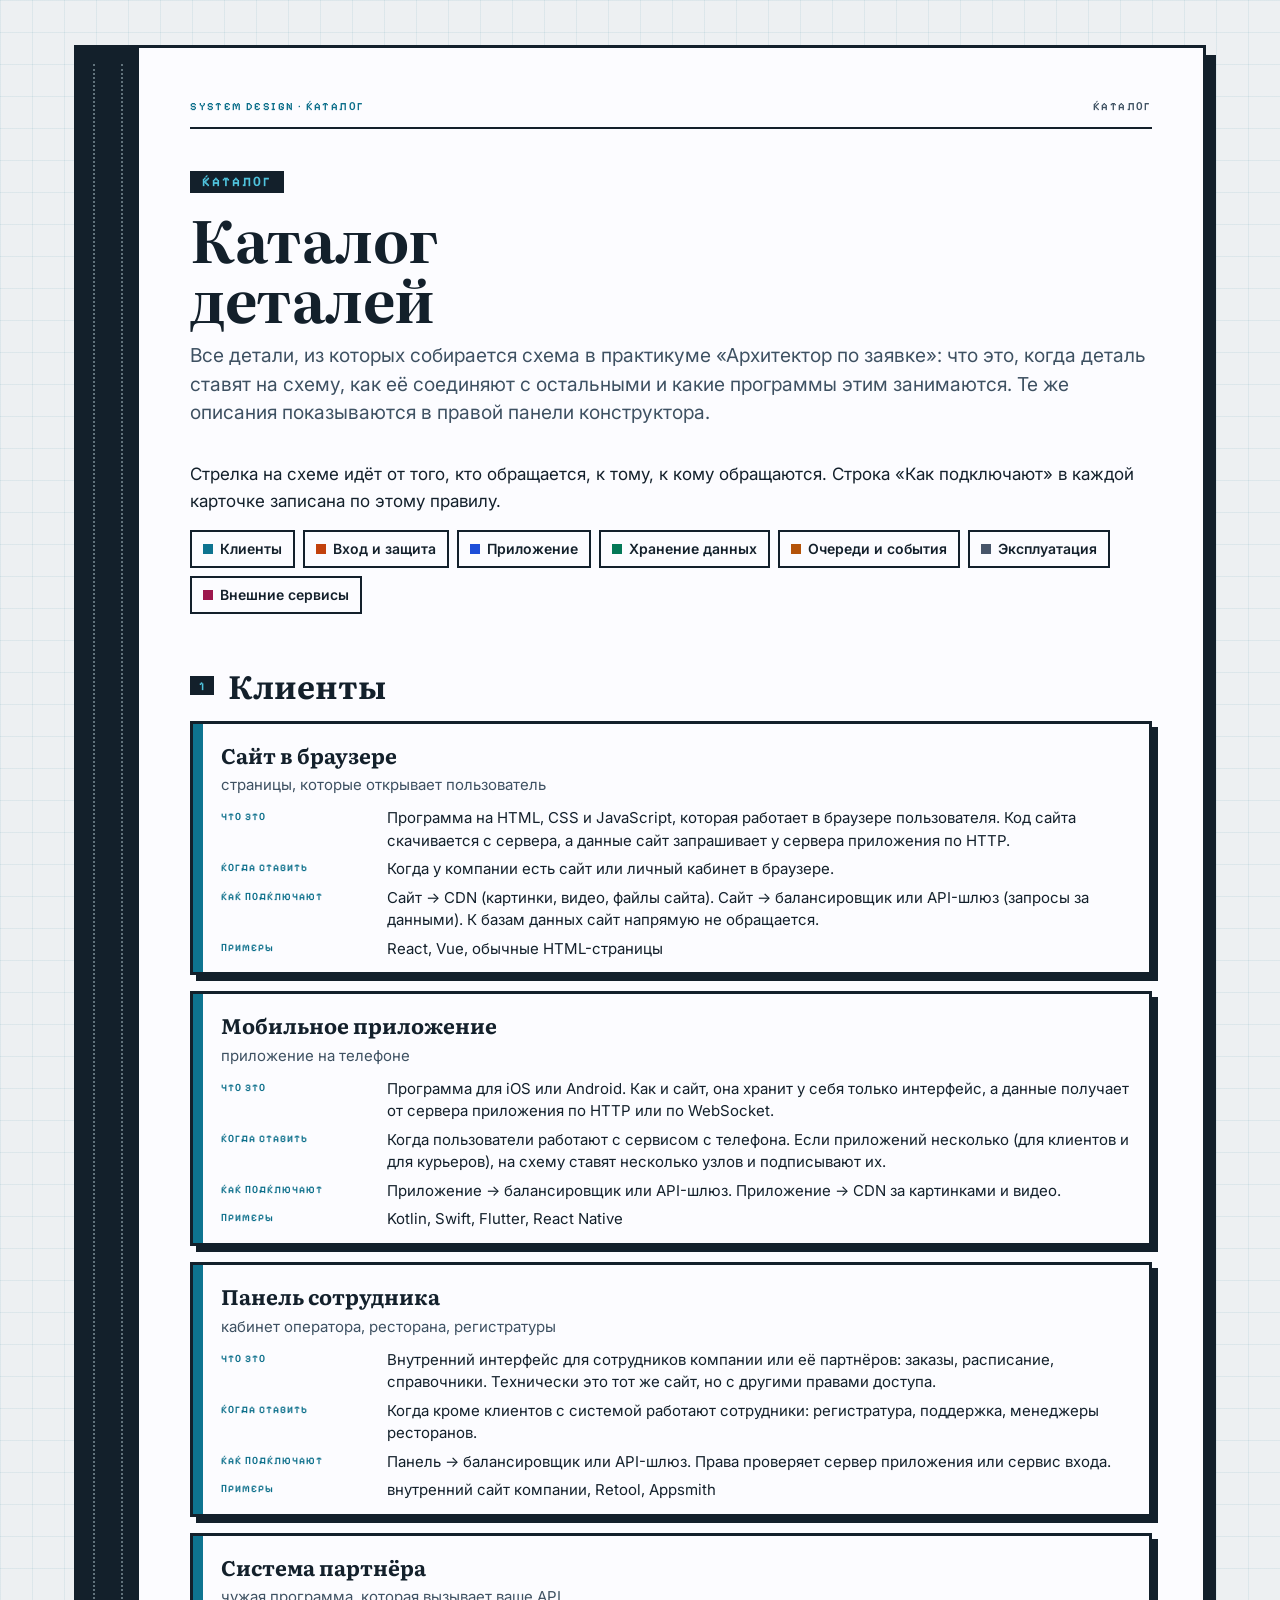
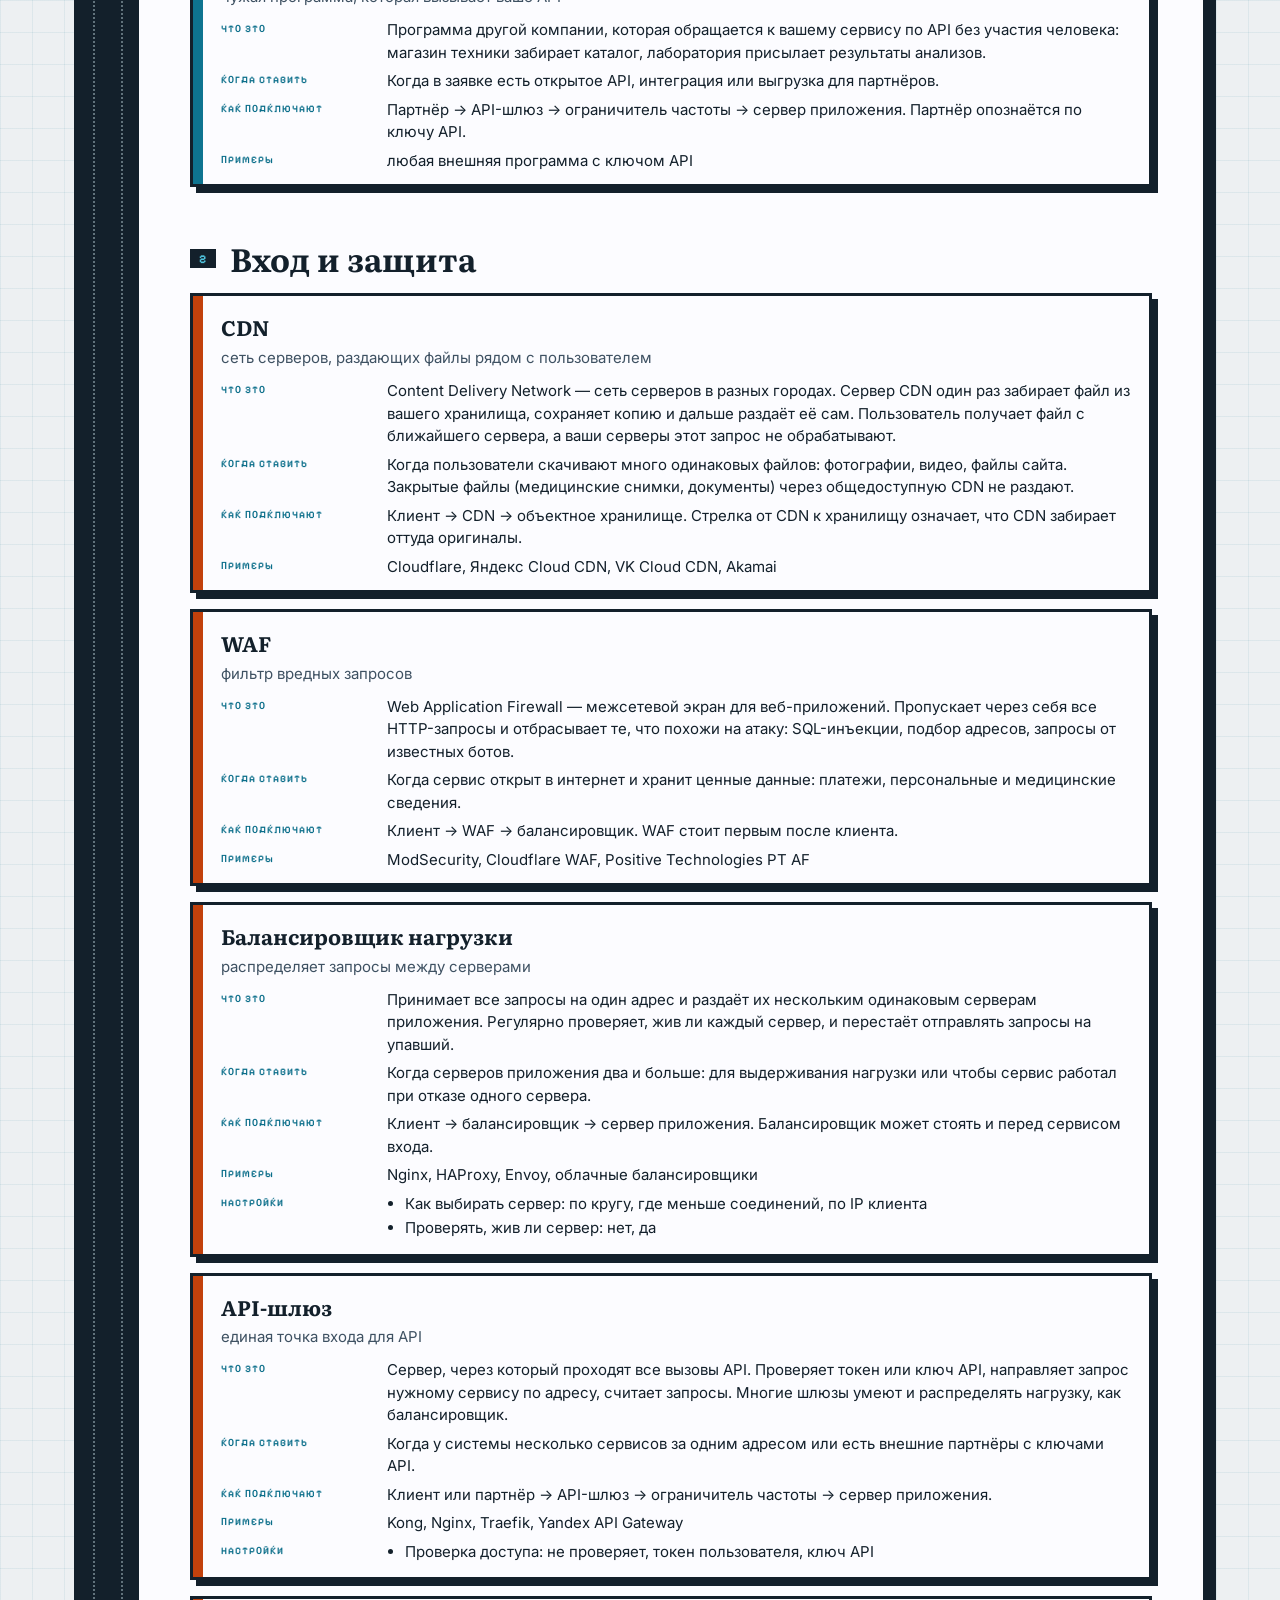
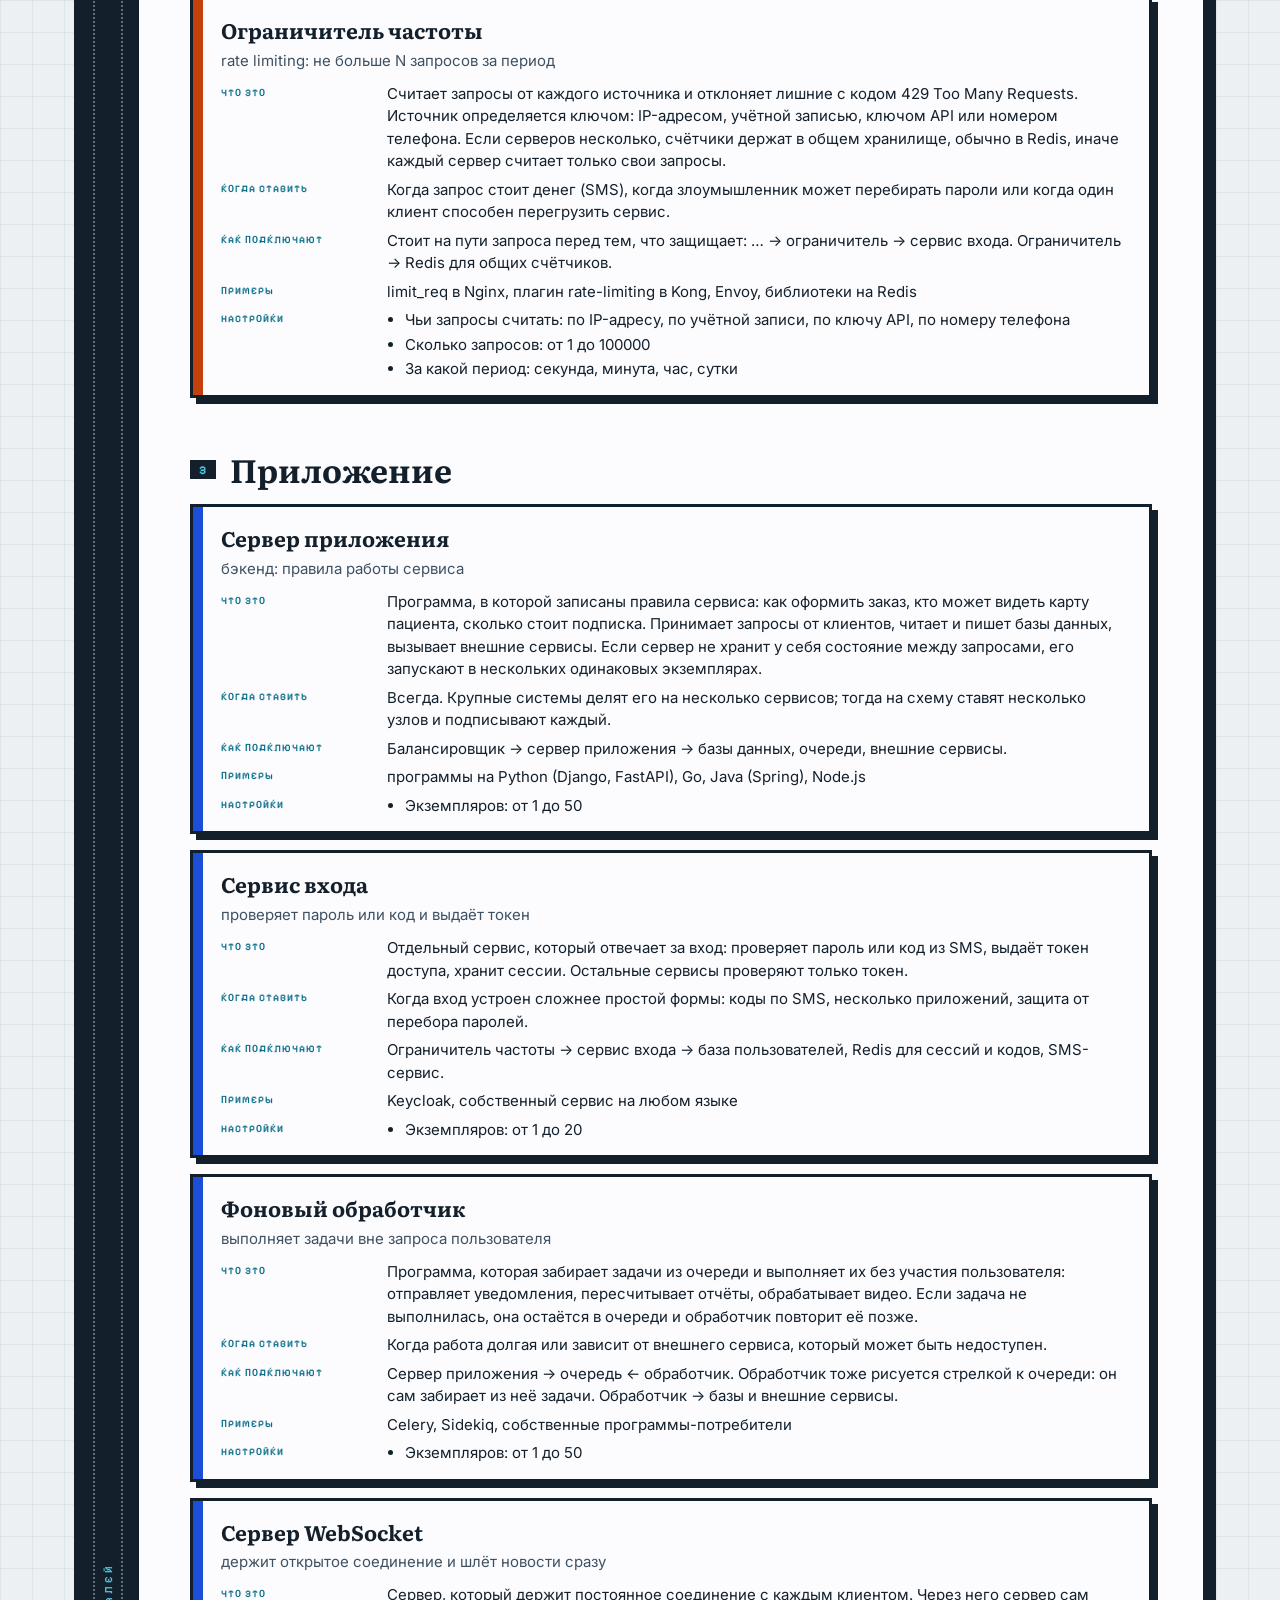
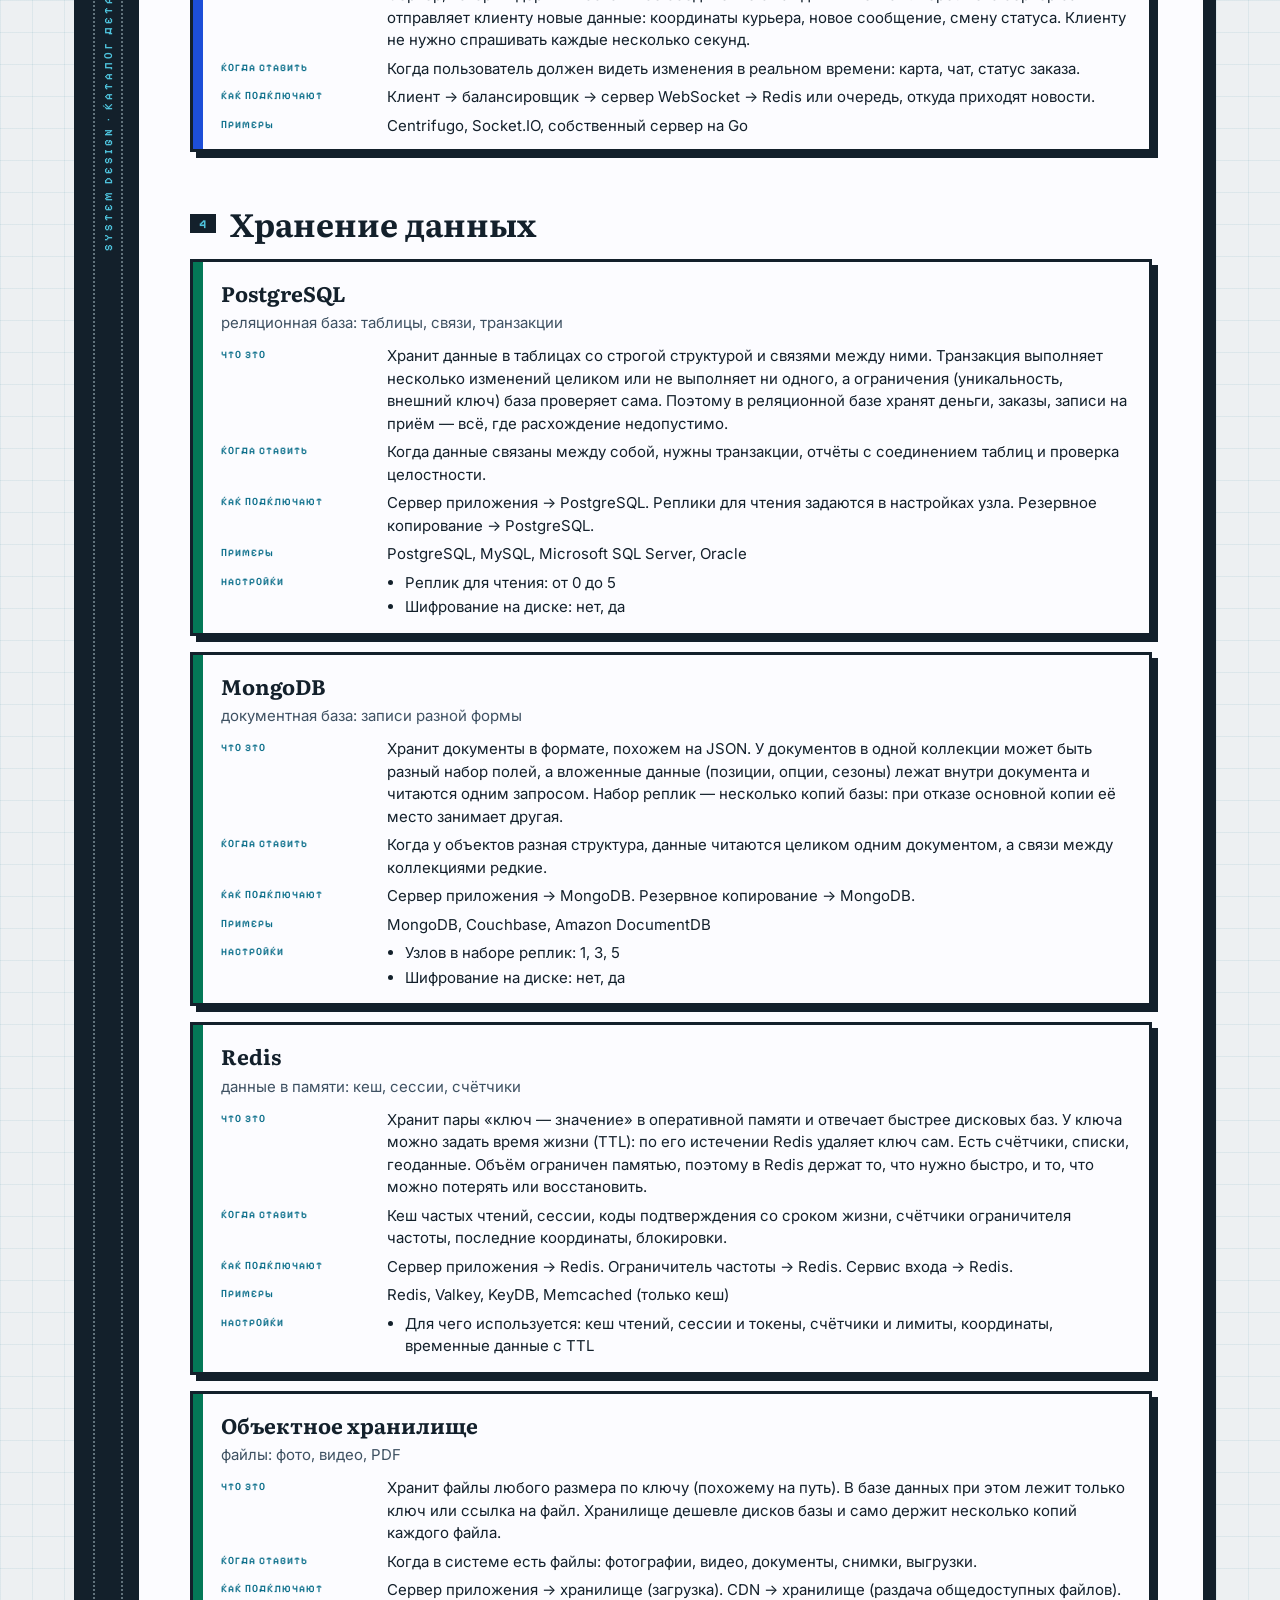
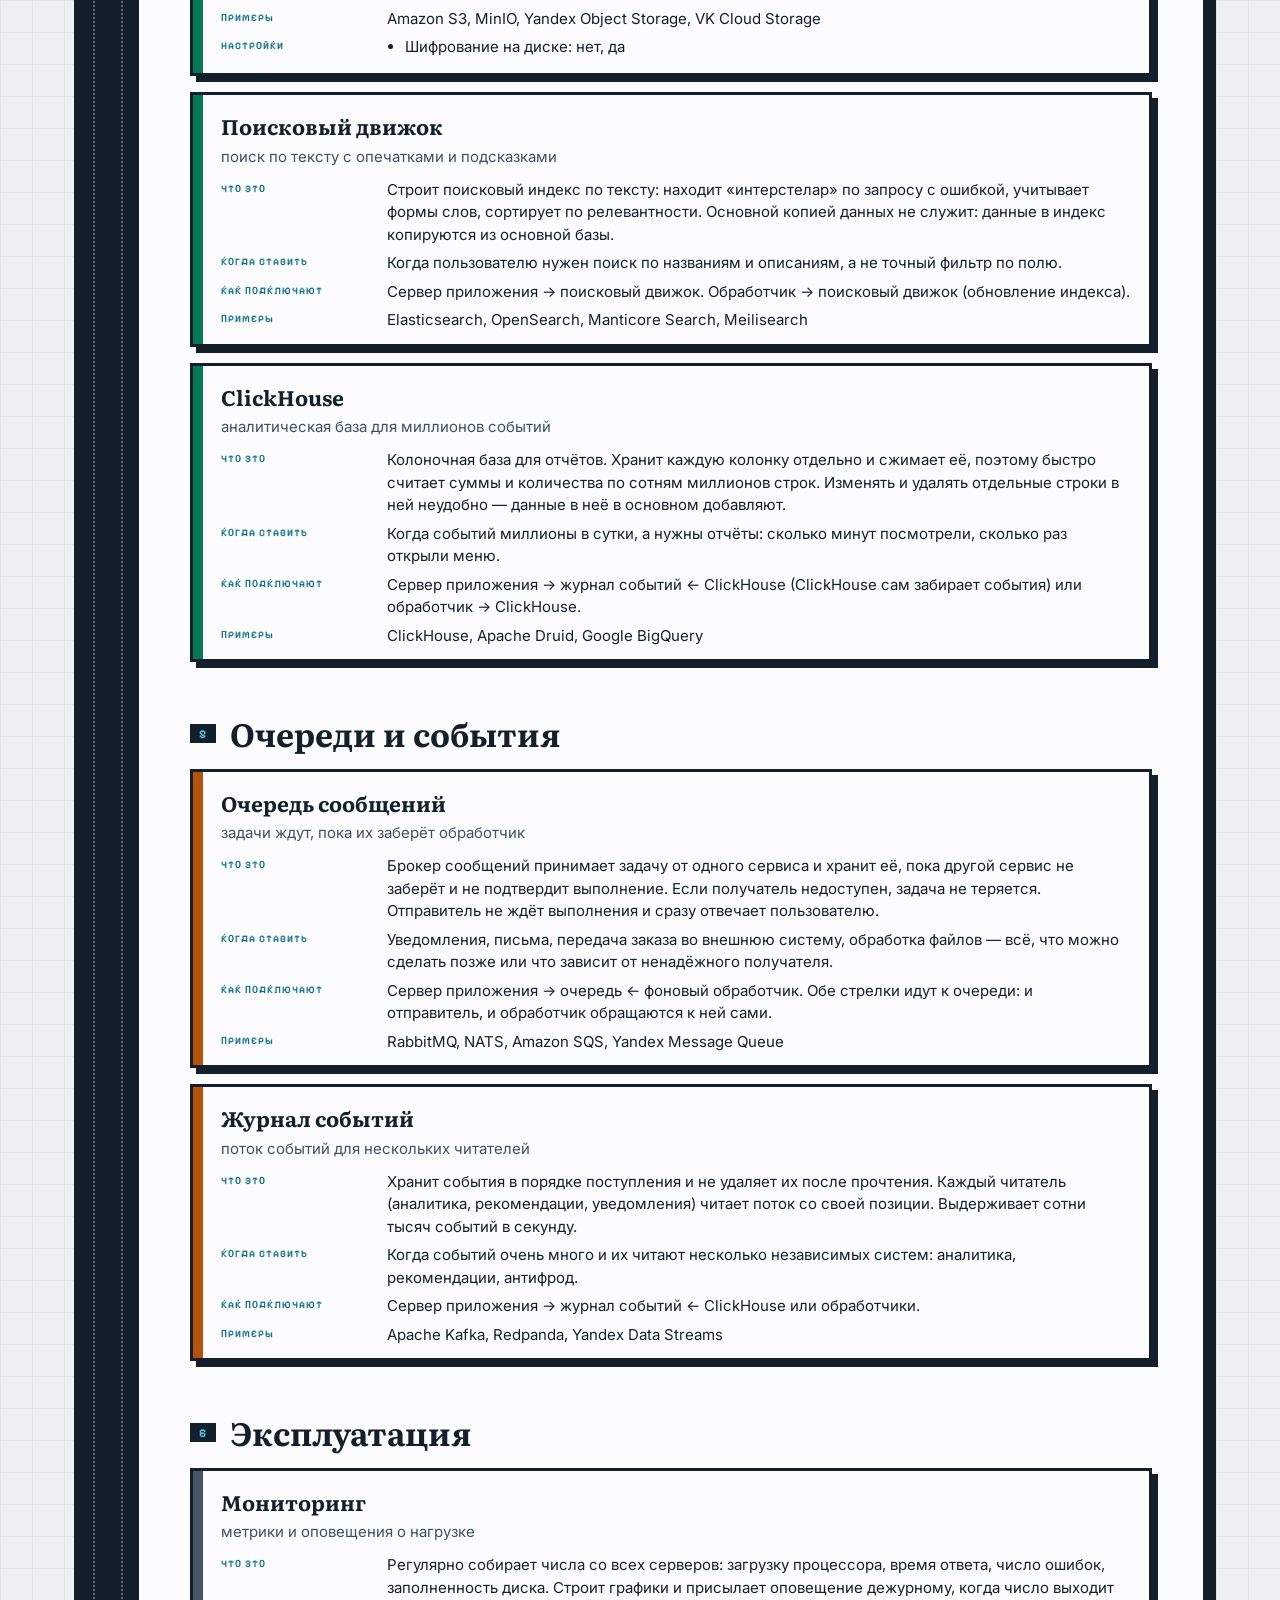
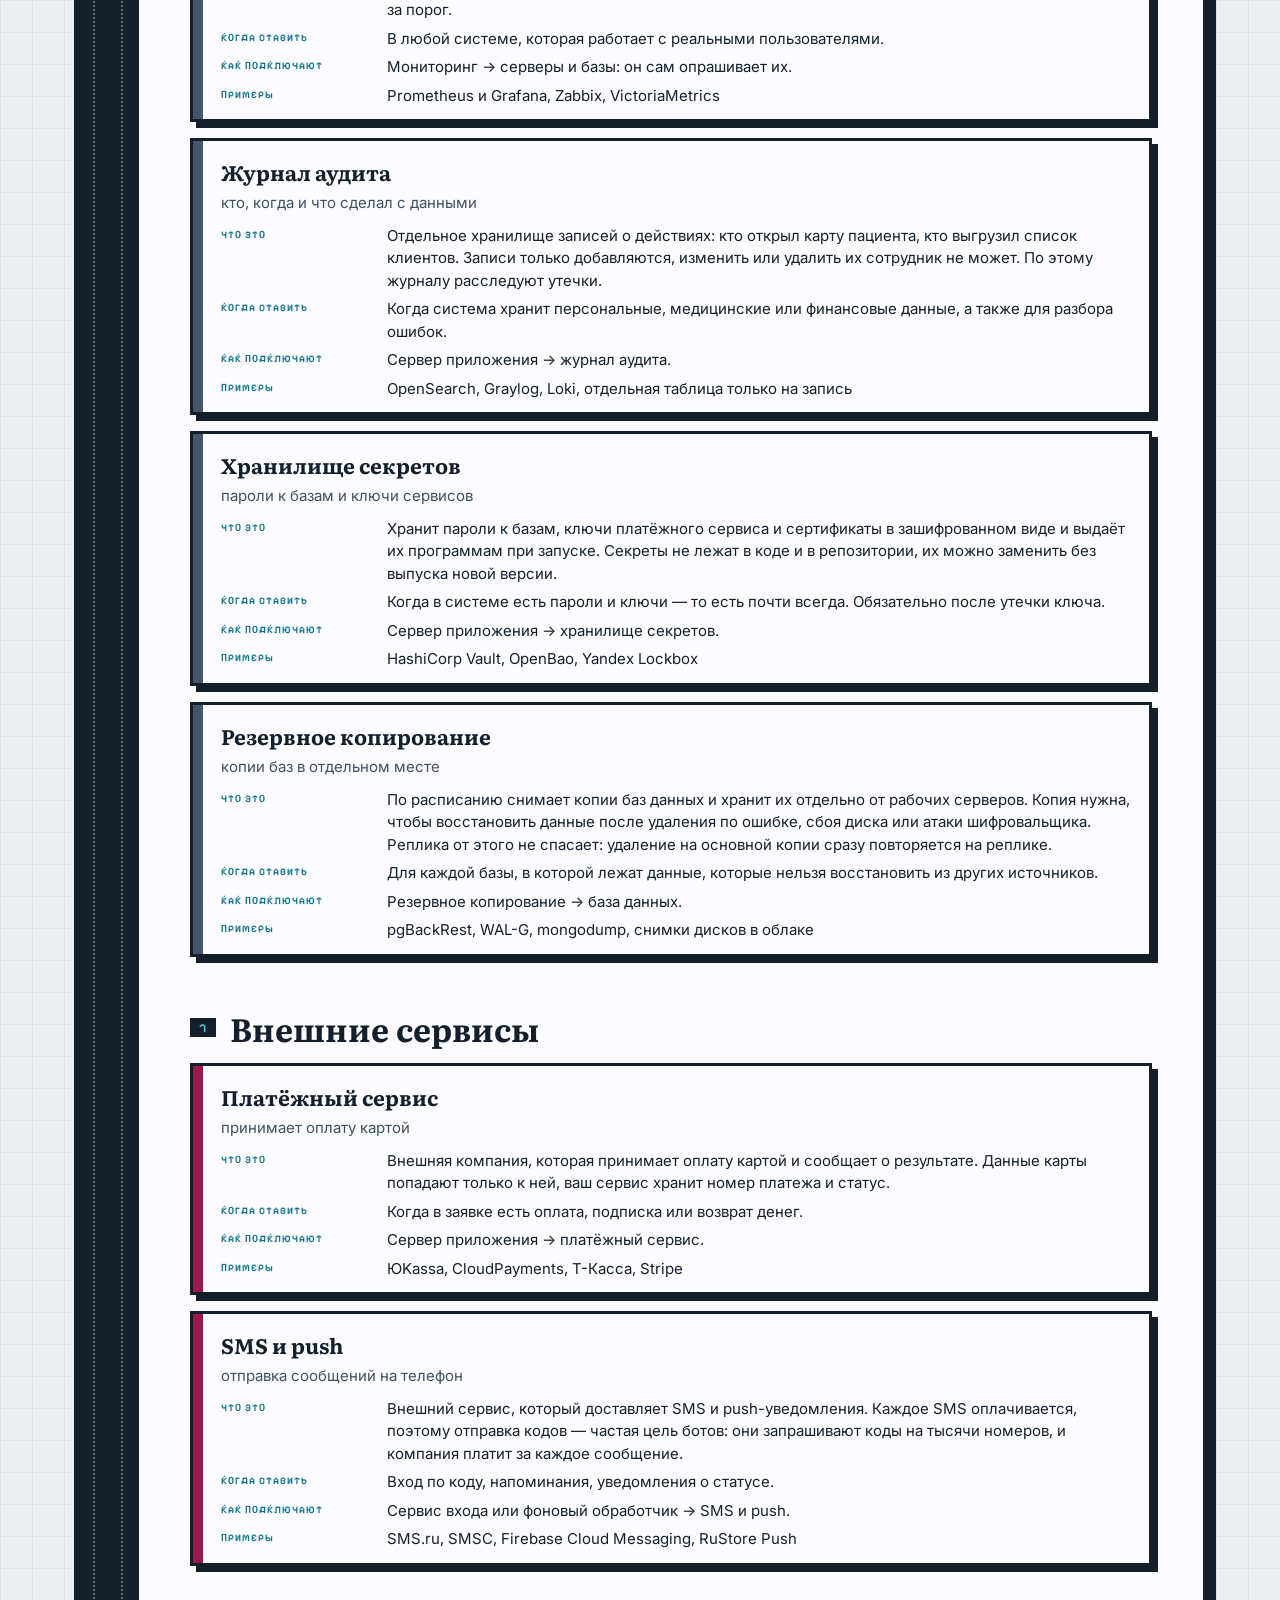
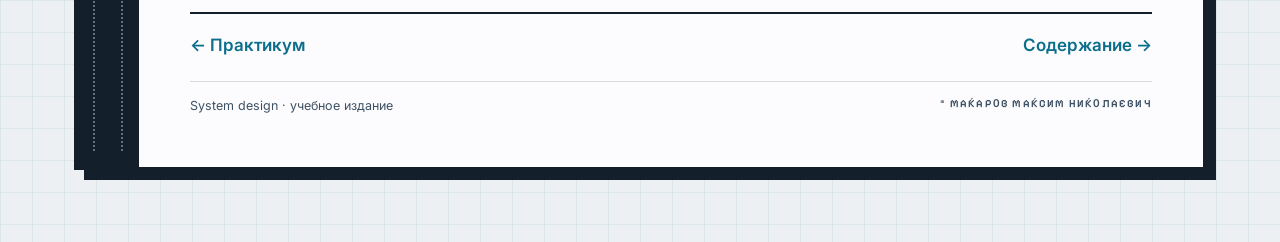
==== commit 94b15643: "Палитра без фиолетового, исправлена схема на обложке (неразрывные пробелы попали в viewBox)" ====
--- a/katalog/index.html
+++ b/katalog/index.html
@@ -3,7 +3,7 @@
 <head>
   <meta charset="utf-8">
   <meta name="viewport" content="width=device-width, initial-scale=1">
-  <meta name="theme-color" content="#ECEEF5">
+  <meta name="theme-color" content="#EDF0F2">
   <title>Каталог деталей · System design</title>
   <link rel="preconnect" href="https://fonts.googleapis.com">
   <link rel="preconnect" href="https://fonts.gstatic.com" crossorigin>
--- a/styles.css
+++ b/styles.css
@@ -1,5 +1,5 @@
 /* System design — типографика, книжная вёрстка и наглядные блоки.
-   Каркас общий со справочником по MongoDB, палитра своя: чертёжная синька.
+   Каркас общий со справочником по MongoDB, палитра своя: тёмный графит и бирюзовый чертёжный цвет.
    Автор: Макаров Максим Николаевич
 
    Файл разделён на части:
@@ -9,18 +9,18 @@
 
 /* ── 1. Переменные и основа ──────────────────────────────────── */
 :root {
-  --ink: #151A3B;
-  --ink-soft: #414A72;
-  --ink-faint: #949BBD;
-  --leaf: #4A3AD4;
-  --leaf-bright: #9E92FF;
-  --leaf-pale: #E4E1FF;
+  --ink: #13202B;
+  --ink-soft: #3E5162;
+  --ink-faint: #8FA0AE;
+  --leaf: #0B6E8A;
+  --leaf-bright: #4FC3DD;
+  --leaf-pale: #D6EEF3;
   --clay: #B8461B;
   --clay-pale: #F8E1D6;
-  --violet: #8A2A7A;
-  --paper: #ECEEF5;
+  --violet: #9A3412;
+  --paper: #EDF0F2;
   --page: #FCFCFF;
-  --rule: rgba(21, 26, 59, .16);
+  --rule: rgba(19, 32, 43, .16);
   --pixel: "Pixelify Sans", "Roboto Mono", monospace;
   --body: Inter, system-ui, -apple-system, sans-serif;
   --display: Literata, "PT Serif", Georgia, "Times New Roman", serif;
@@ -38,8 +38,8 @@
   line-height: 1.6;
   /* Фон-«миллиметровка»: намёк на разлинованную тетрадь, а не на экран. */
   background-image:
-    linear-gradient(rgba(74, 58, 212, .07) 1px, transparent 1px),
-    linear-gradient(90deg, rgba(74, 58, 212, .07) 1px, transparent 1px);
+    linear-gradient(rgba(11, 110, 138, .07) 1px, transparent 1px),
+    linear-gradient(90deg, rgba(11, 110, 138, .07) 1px, transparent 1px);
   background-size: 32px 32px;
   -webkit-font-smoothing: antialiased;
 }
@@ -94,7 +94,7 @@
 .spine::before, .spine::after {
   content: "";
   position: absolute; top: 16px; bottom: 16px;
-  border-left: 2px dotted rgba(228, 225, 255, .4);
+  border-left: 2px dotted rgba(214, 238, 243, .4);
 }
 .spine::before { left: 16px; }
 .spine::after { right: 16px; }
@@ -185,7 +185,7 @@
   font: 600 10.5px/1.4 var(--pixel); letter-spacing: 1.1px; text-transform: uppercase;
 }
 figure.code pre { margin: 0; padding: 15px 18px; overflow-x: auto; font: 400 14px/1.65 var(--mono); }
-figure.code--out pre { background: #151A3B; color: #E4E1FF; }
+figure.code--out pre { background: #13202B; color: #D6EEF3; }
 figure.code--out figcaption { background: var(--ink-soft); }
 
 /* Кнопка копирования: подставляется скриптом в подпись блока кода.
@@ -398,7 +398,7 @@
 .shot img { display: block; width: 100%; height: auto; background: #fff; cursor: zoom-in; }
 .shot figcaption { padding: 9px 14px; border-top: 2px solid var(--ink); font: 600 11px/1.5 var(--mono); color: var(--ink-soft); }
 
-.lightbox { position: fixed; inset: 0; z-index: 90; display: none; place-items: center; padding: clamp(14px, 3vw, 42px); background: rgba(21, 26, 59, .92); cursor: zoom-out; }
+.lightbox { position: fixed; inset: 0; z-index: 90; display: none; place-items: center; padding: clamp(14px, 3vw, 42px); background: rgba(19, 32, 43, .92); cursor: zoom-out; }
 .lightbox.is-open { display: grid; }
 .lightbox figure { margin: 0; max-width: 100%; max-height: 100%; border: 3px solid var(--page); background: var(--page); }
 .lightbox img { display: block; max-width: 100%; max-height: 86vh; width: auto; }
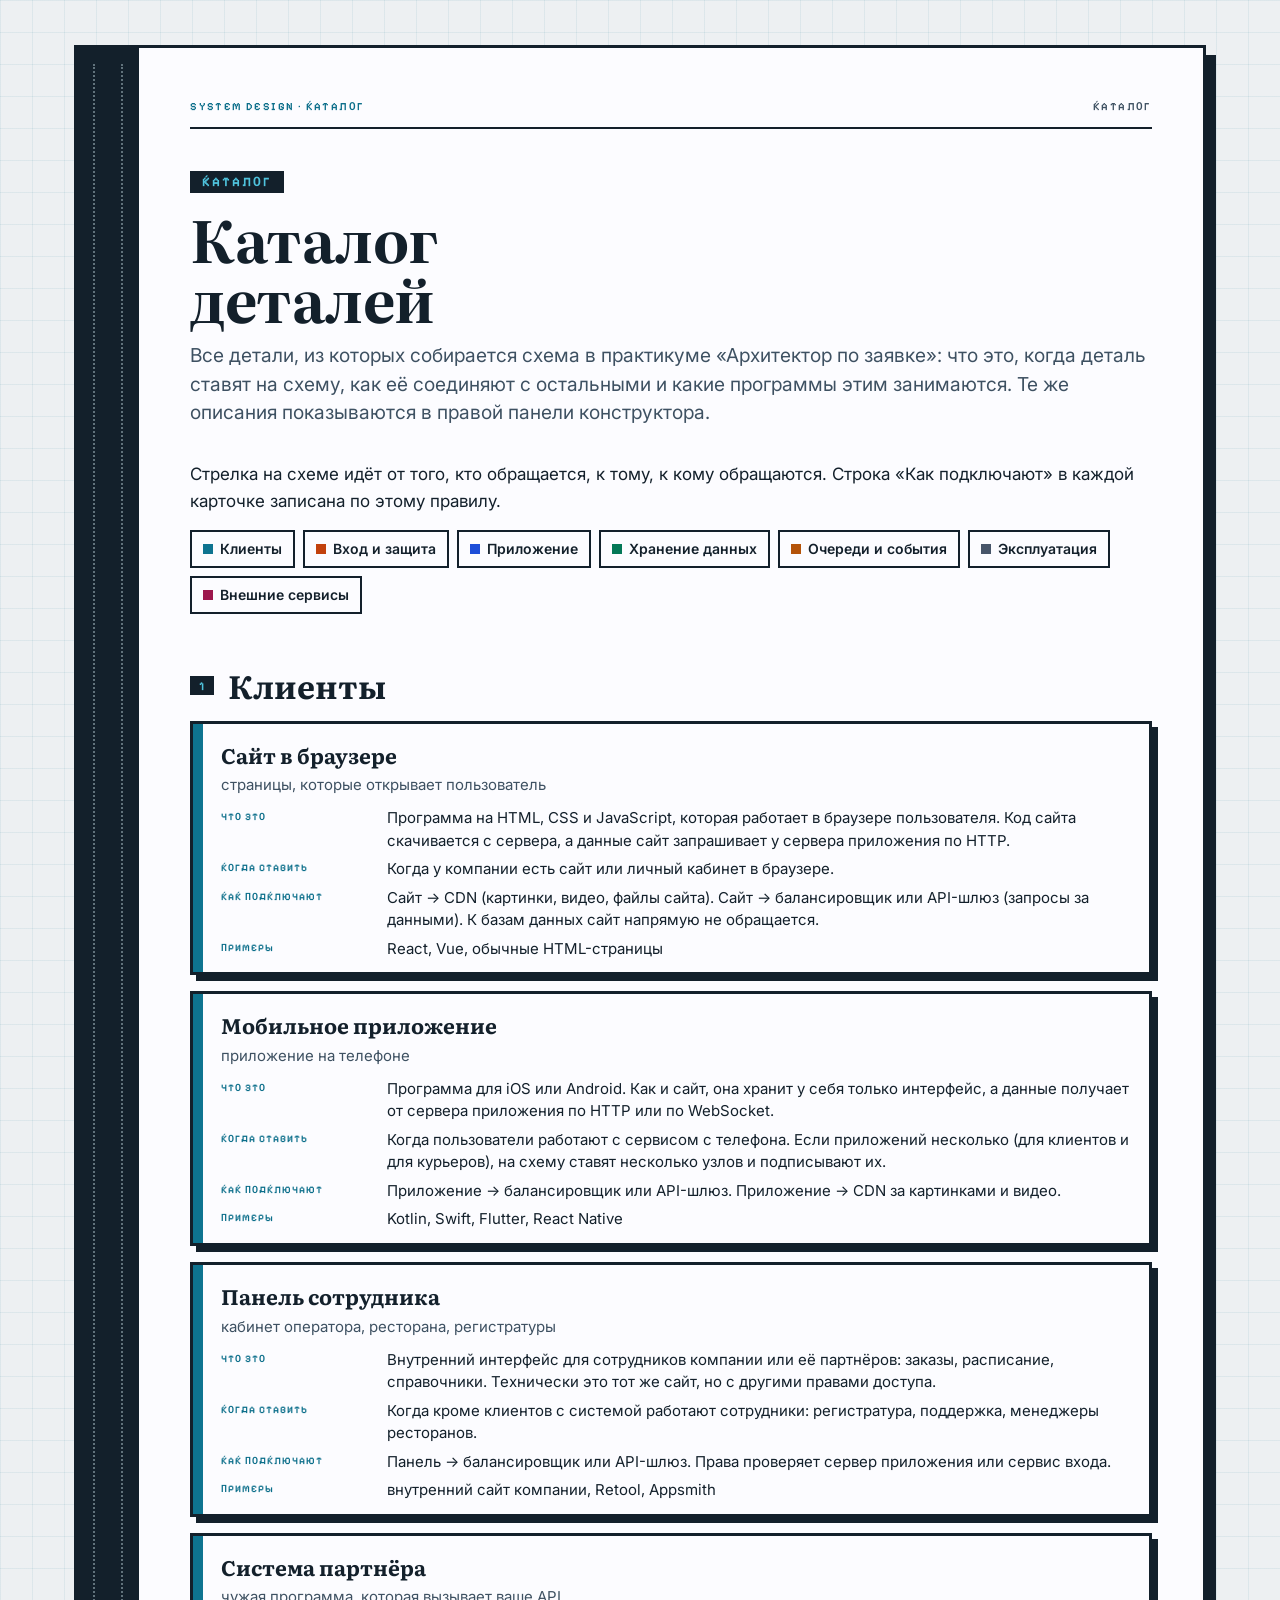
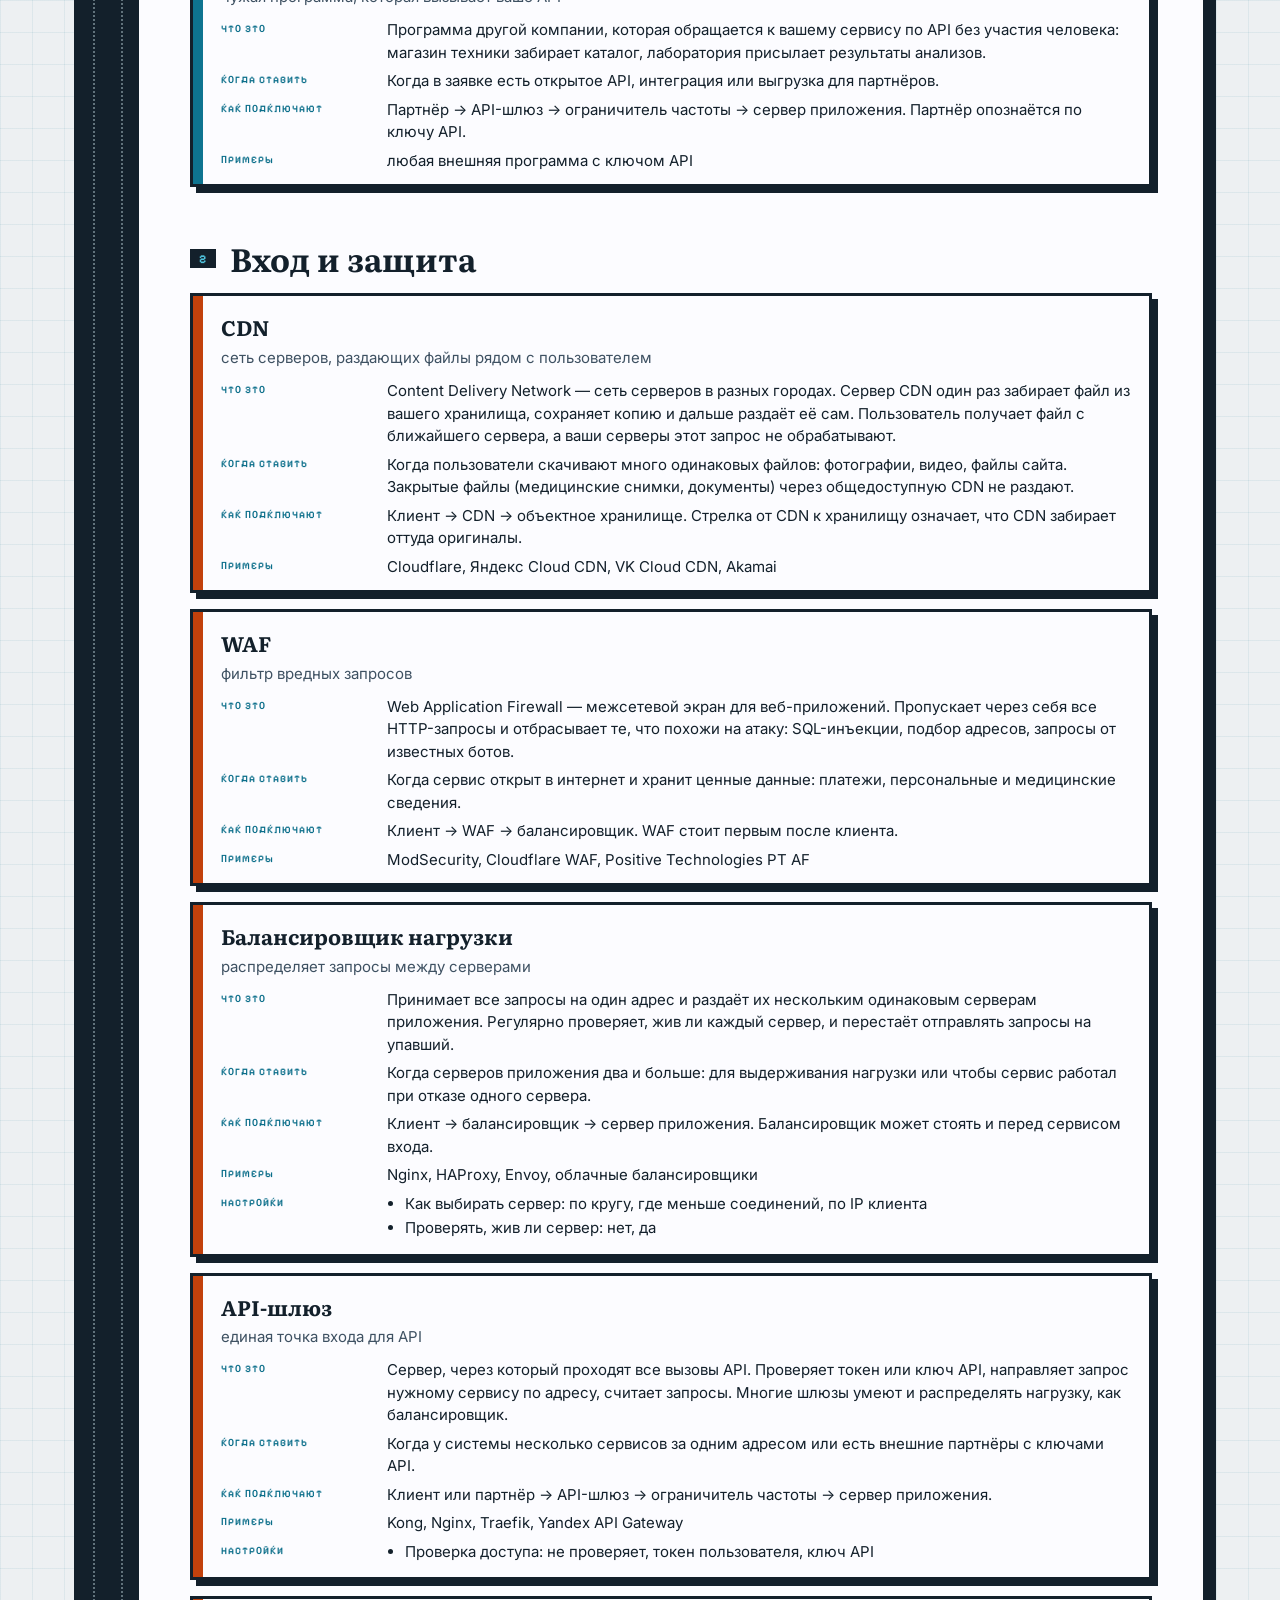
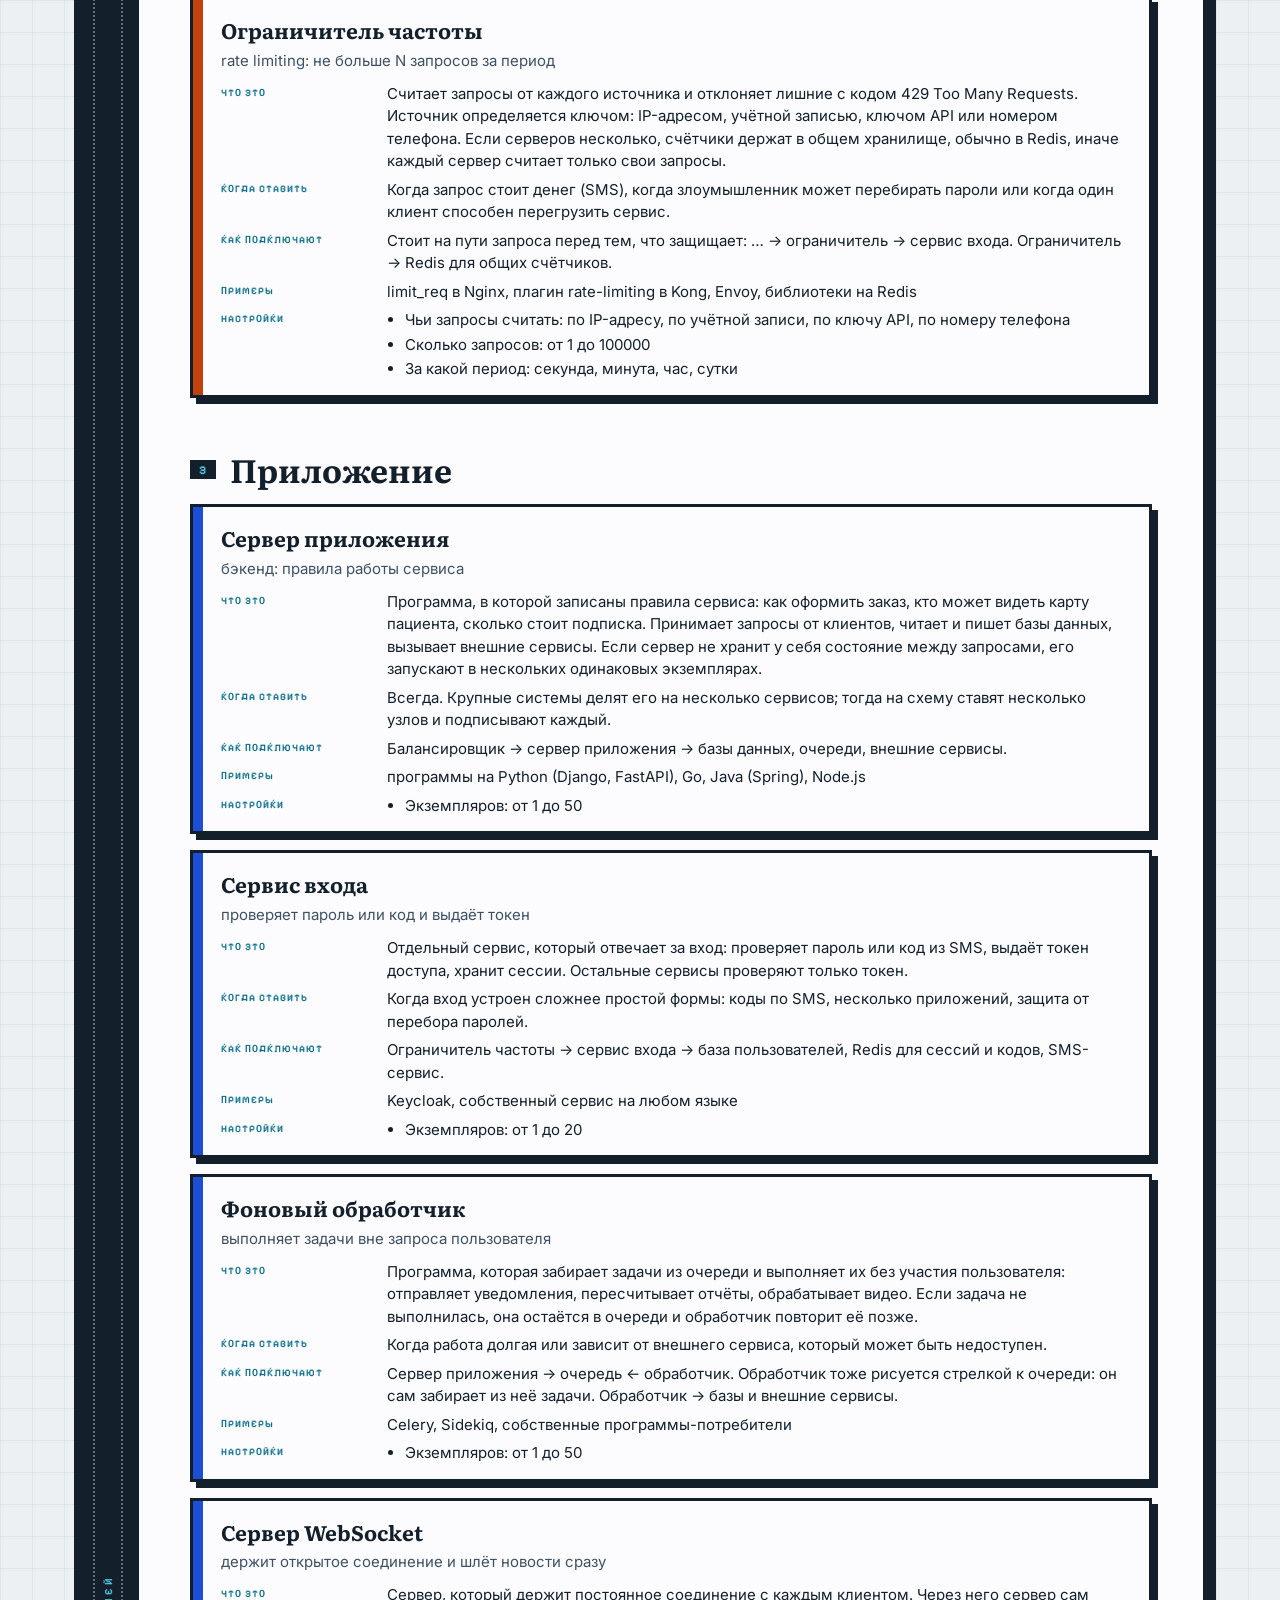
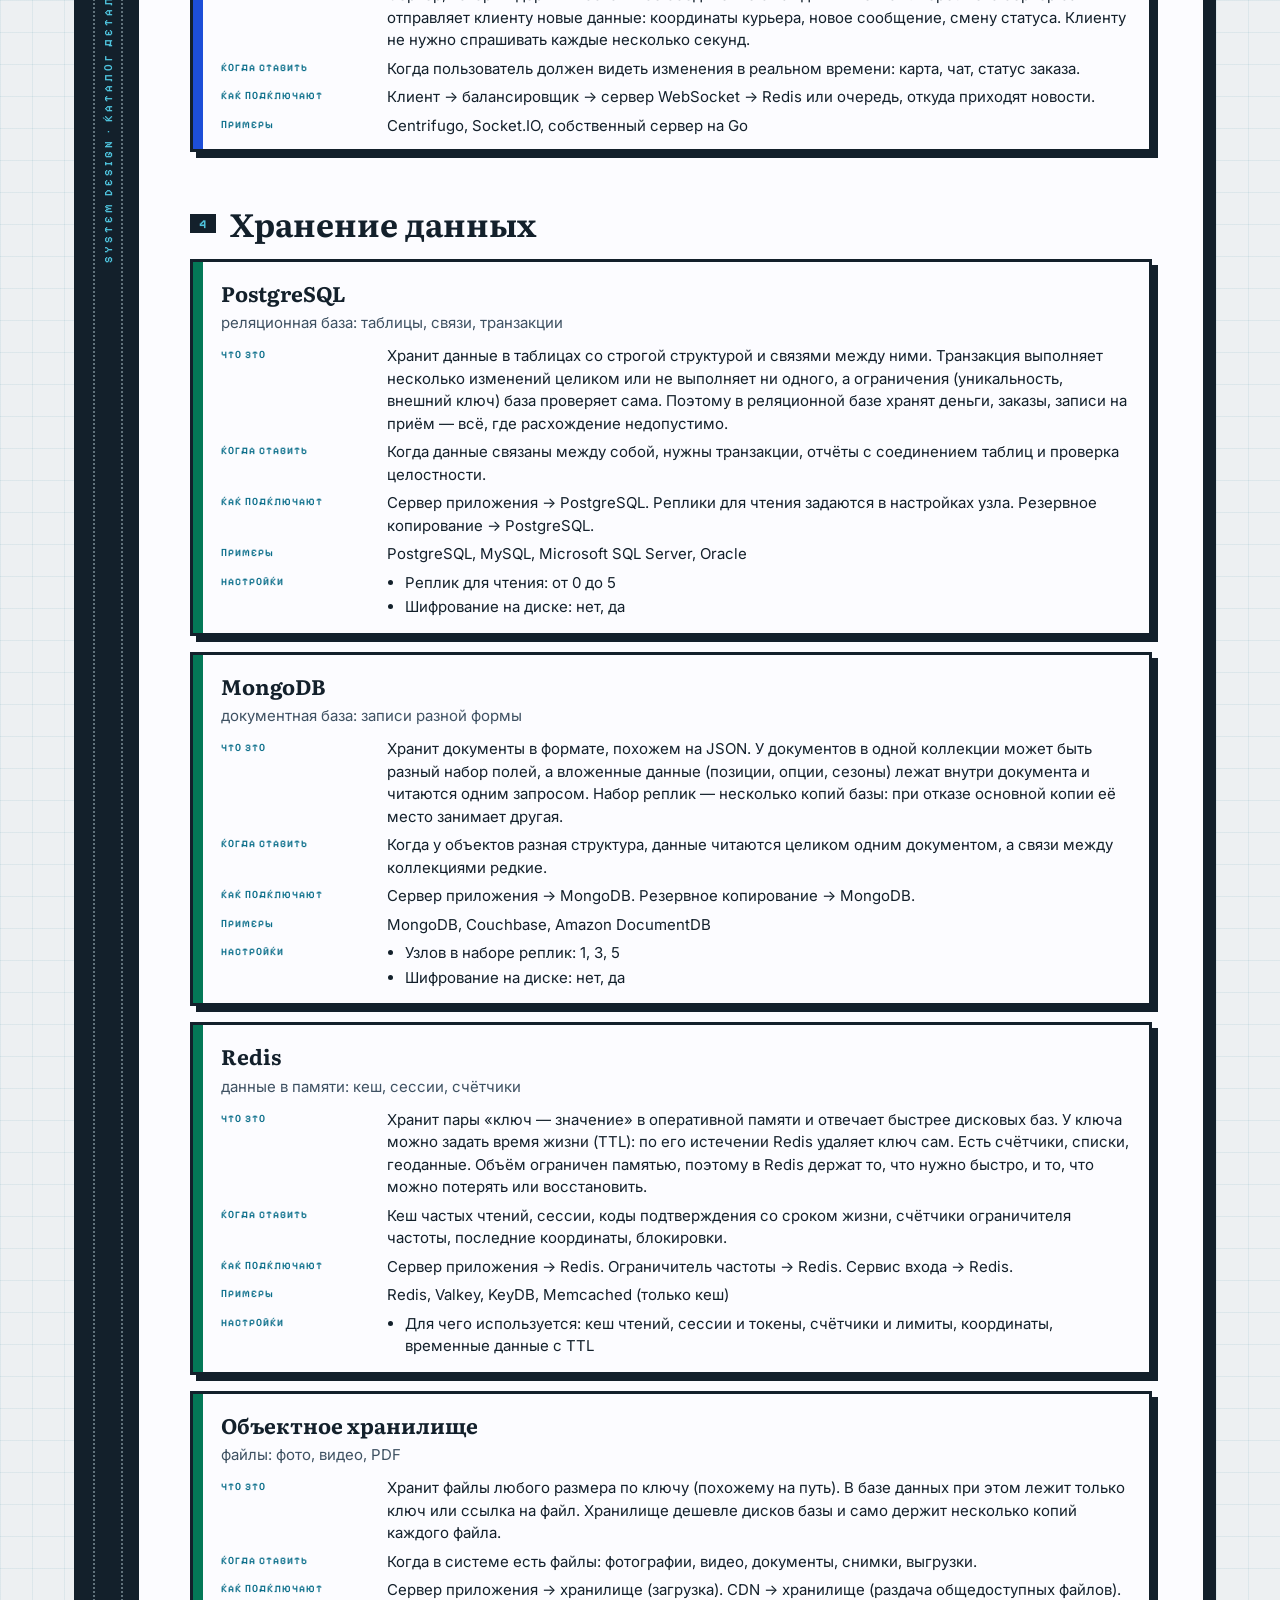
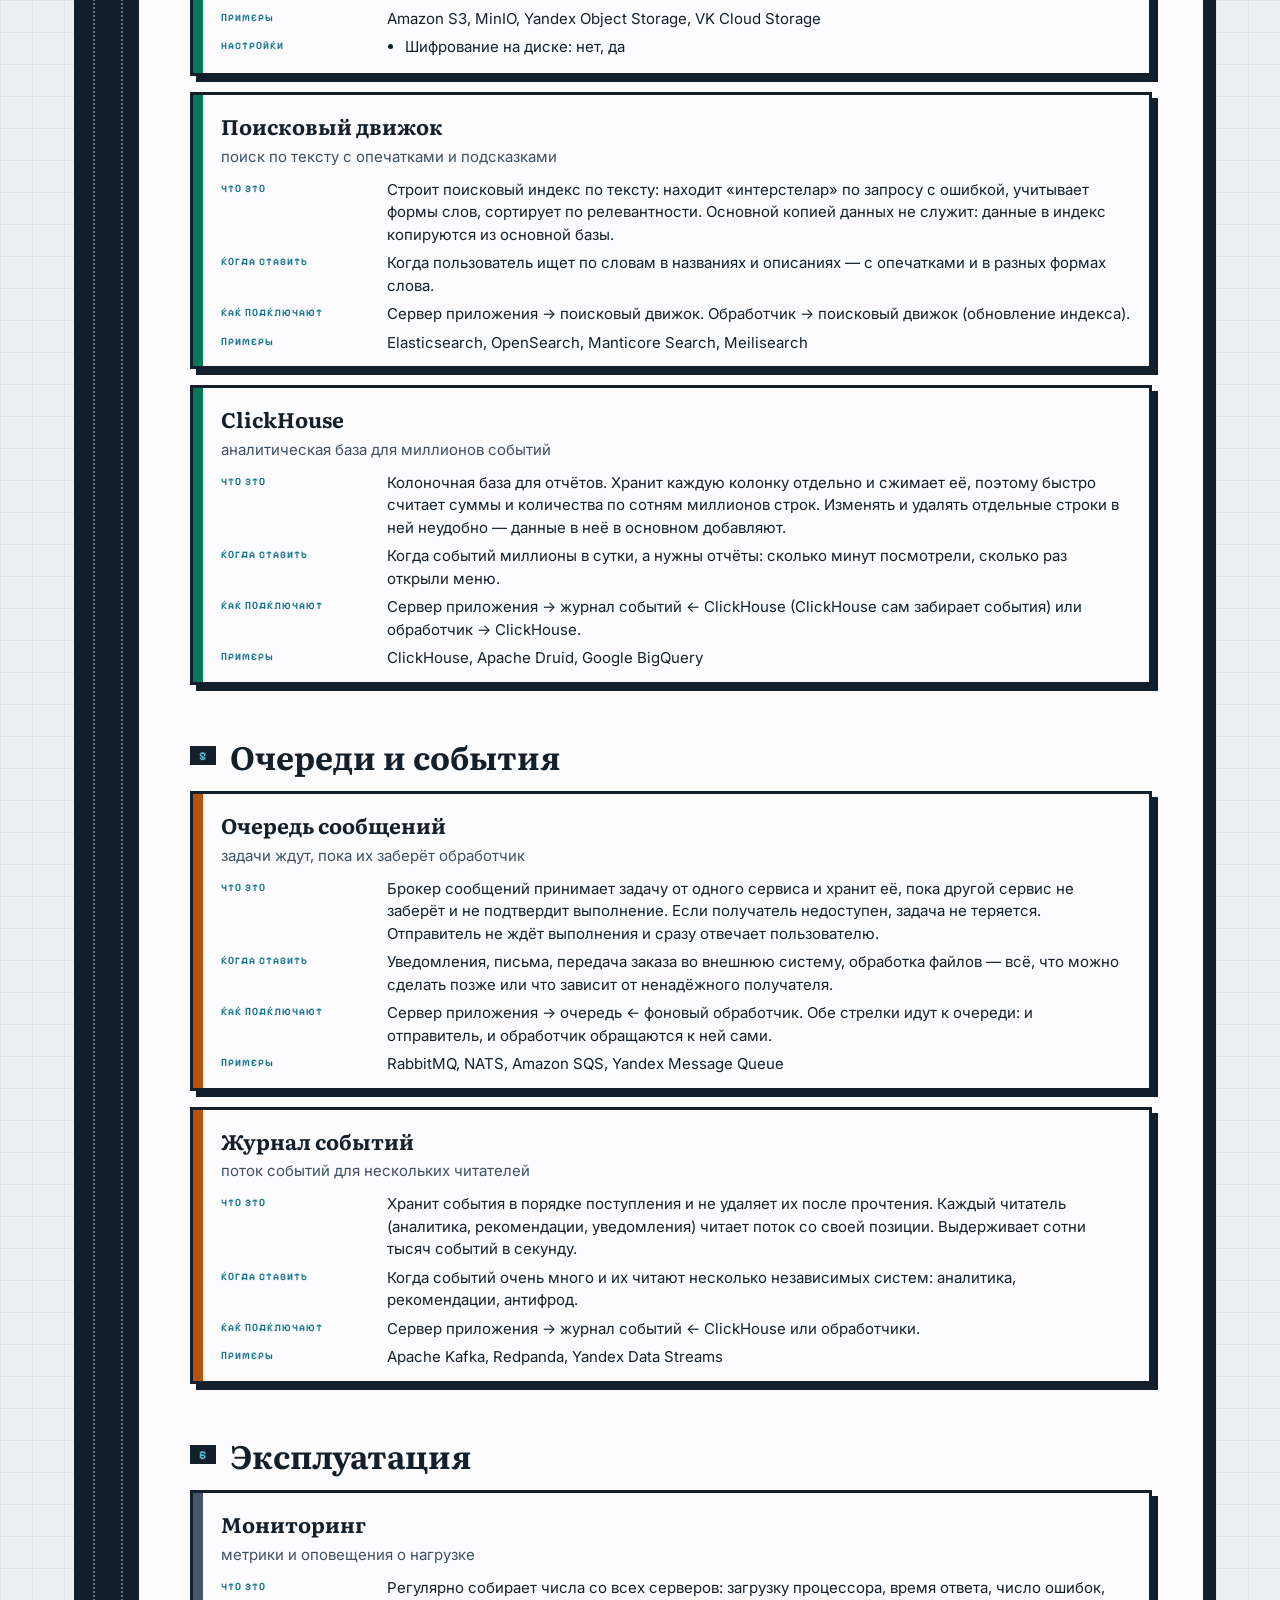
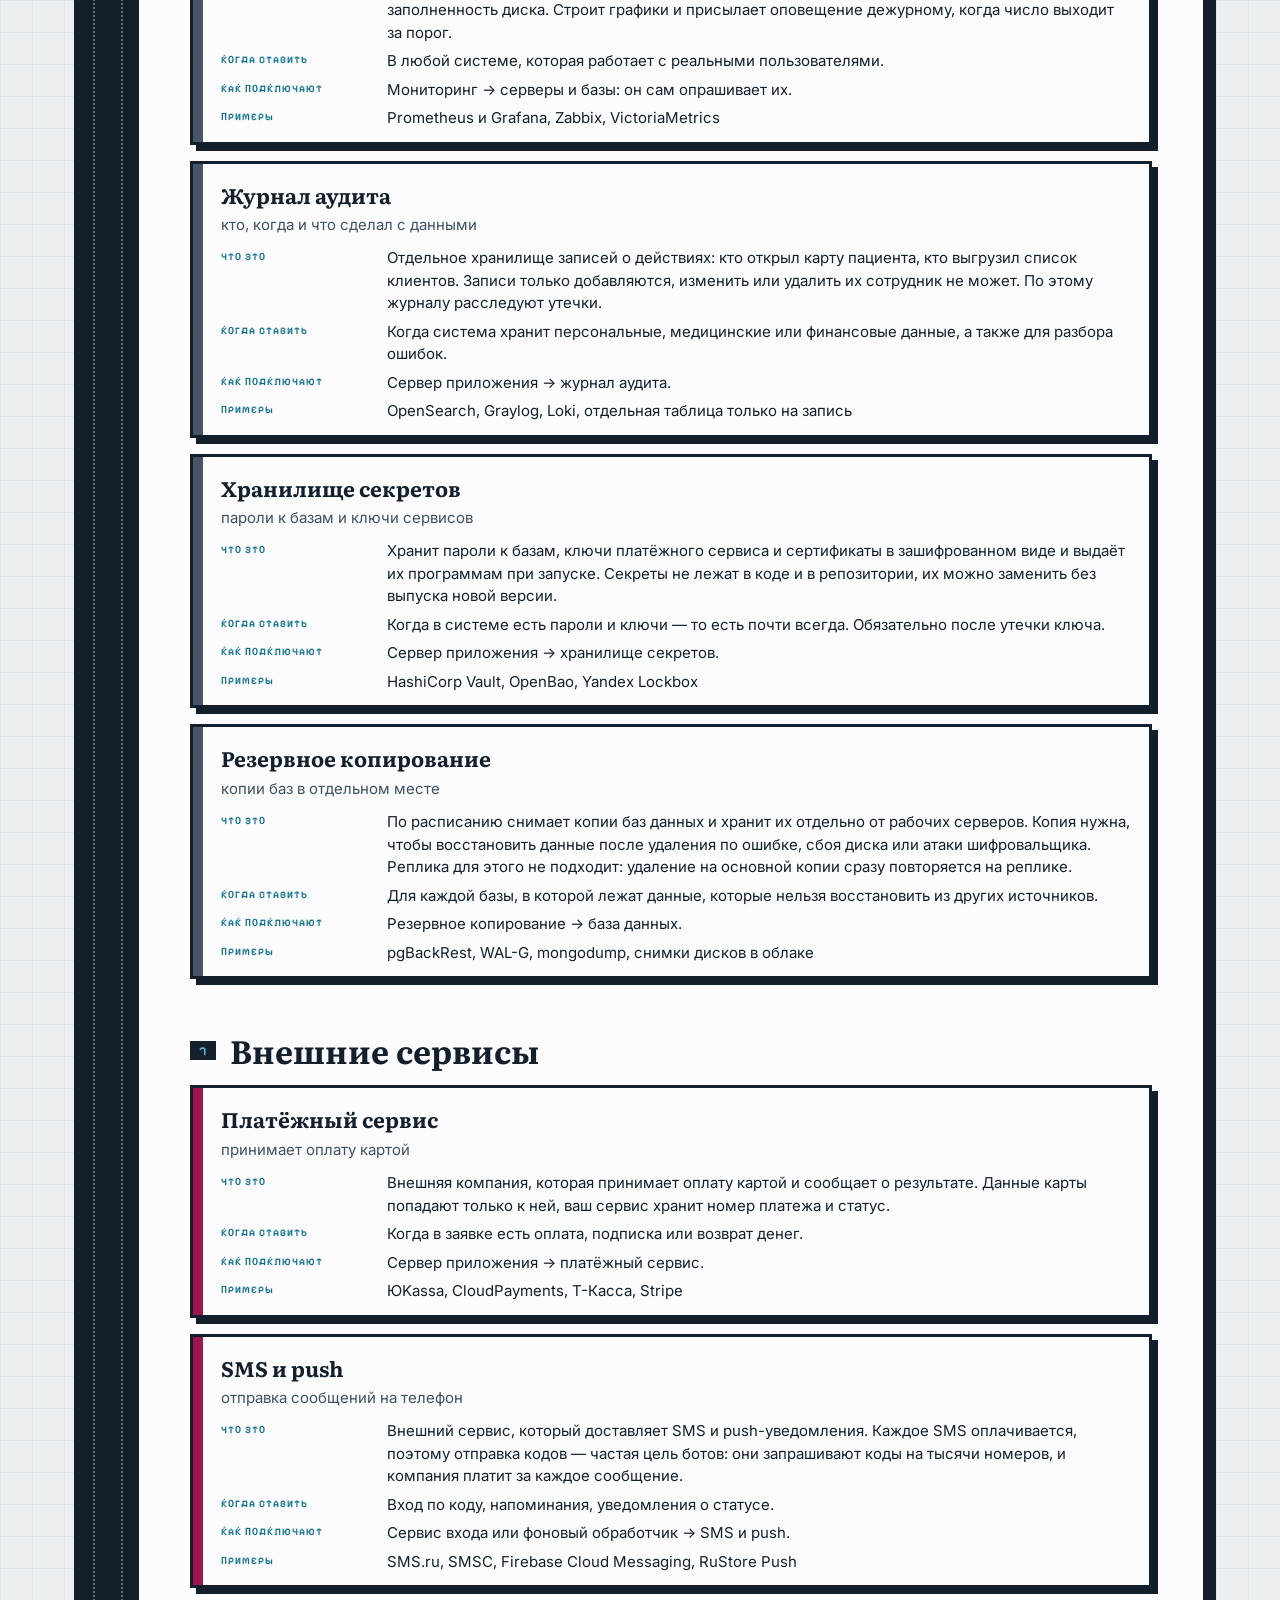
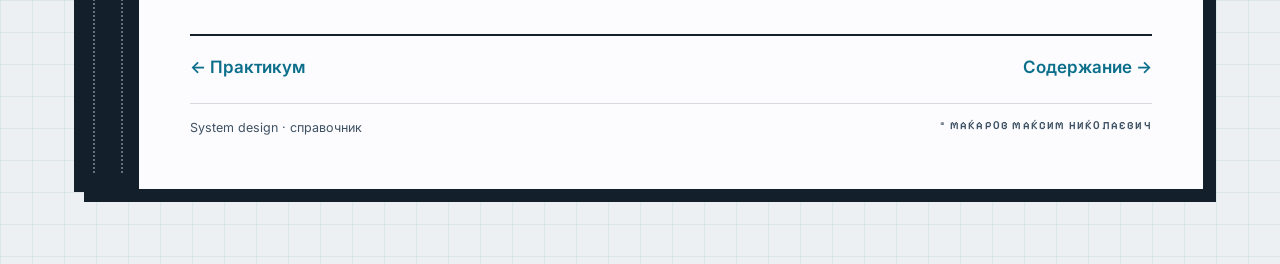
==== commit 56fe648d: "Без слова «учебный» в колонтитулах и тексте практикума" ====
--- a/katalog/index.html
+++ b/katalog/index.html
@@ -56,7 +56,7 @@
           <a href="../index.html">Содержание →</a>
         </div>
         <div class="colophon">
-          <span>System design · учебное издание</span>
+          <span>System design · справочник</span>
           <span class="author-line">© Макаров Максим Николаевич</span>
         </div>
       </main>
